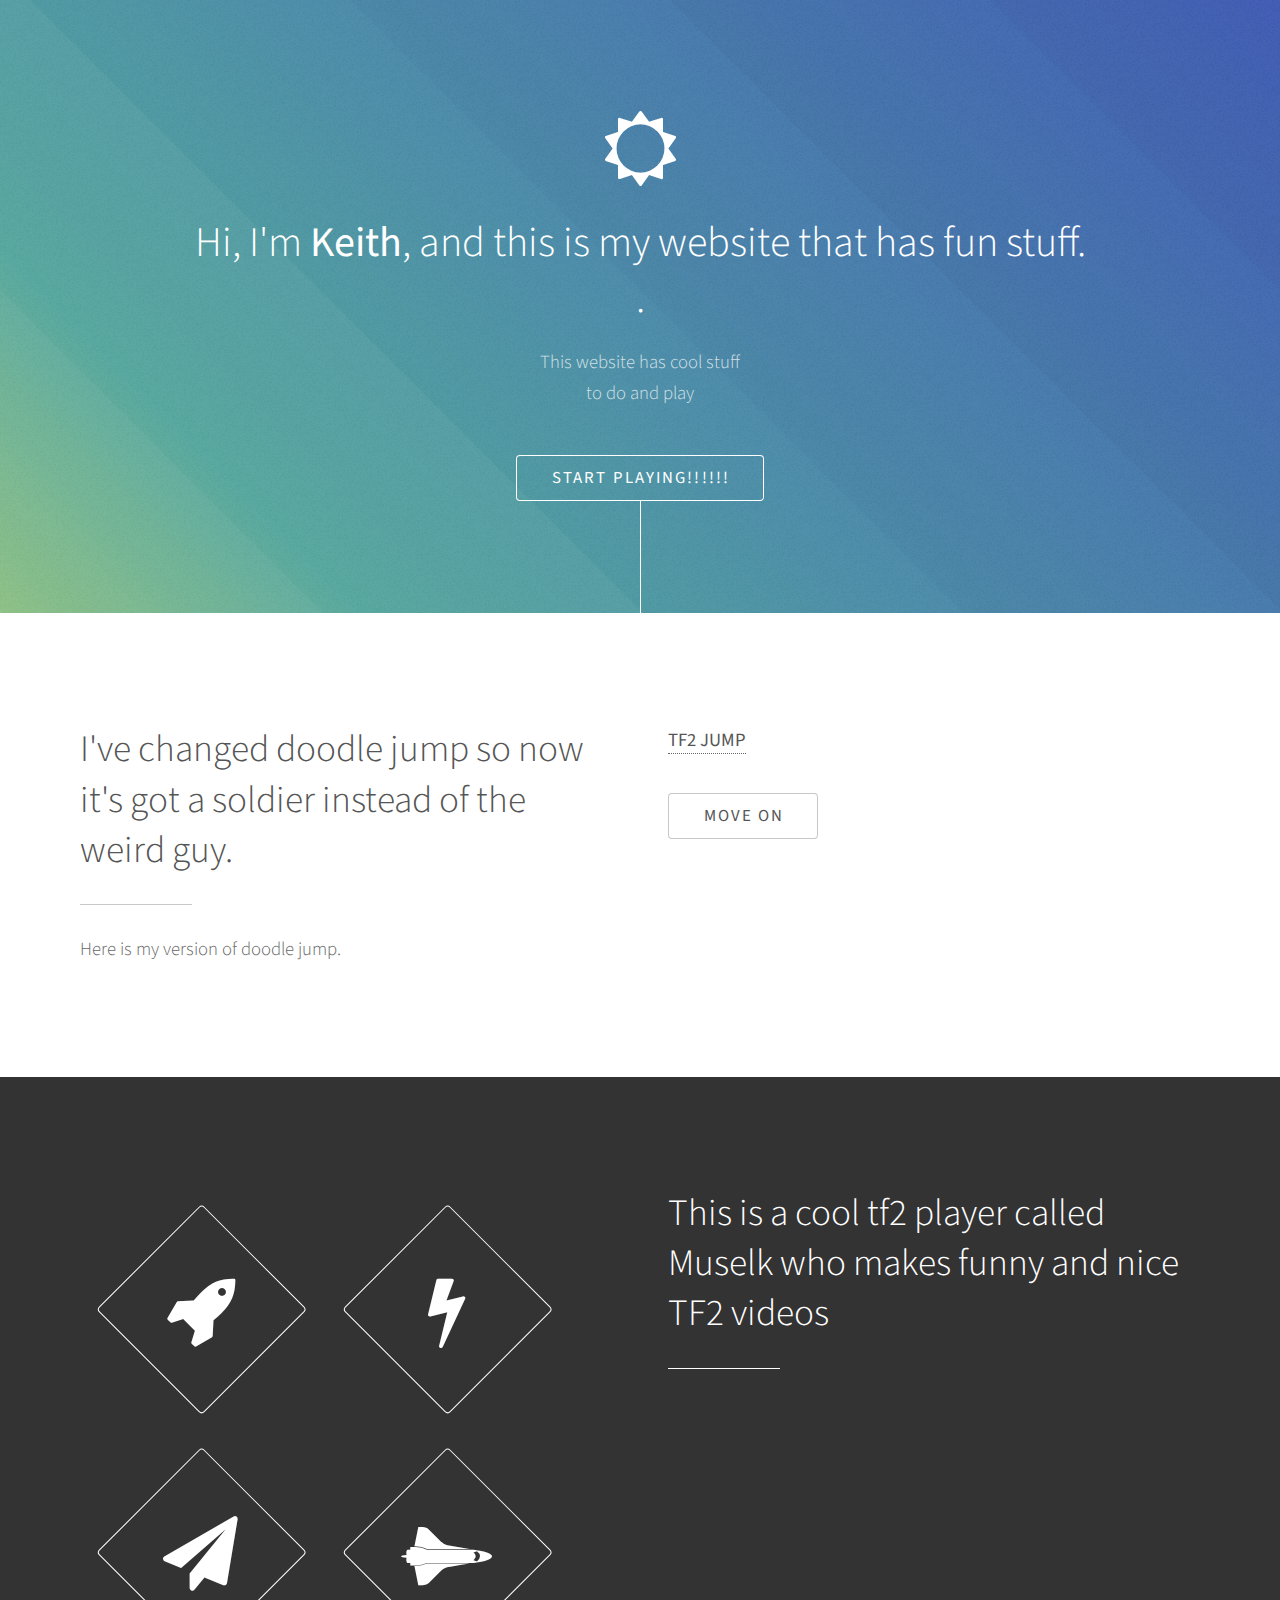
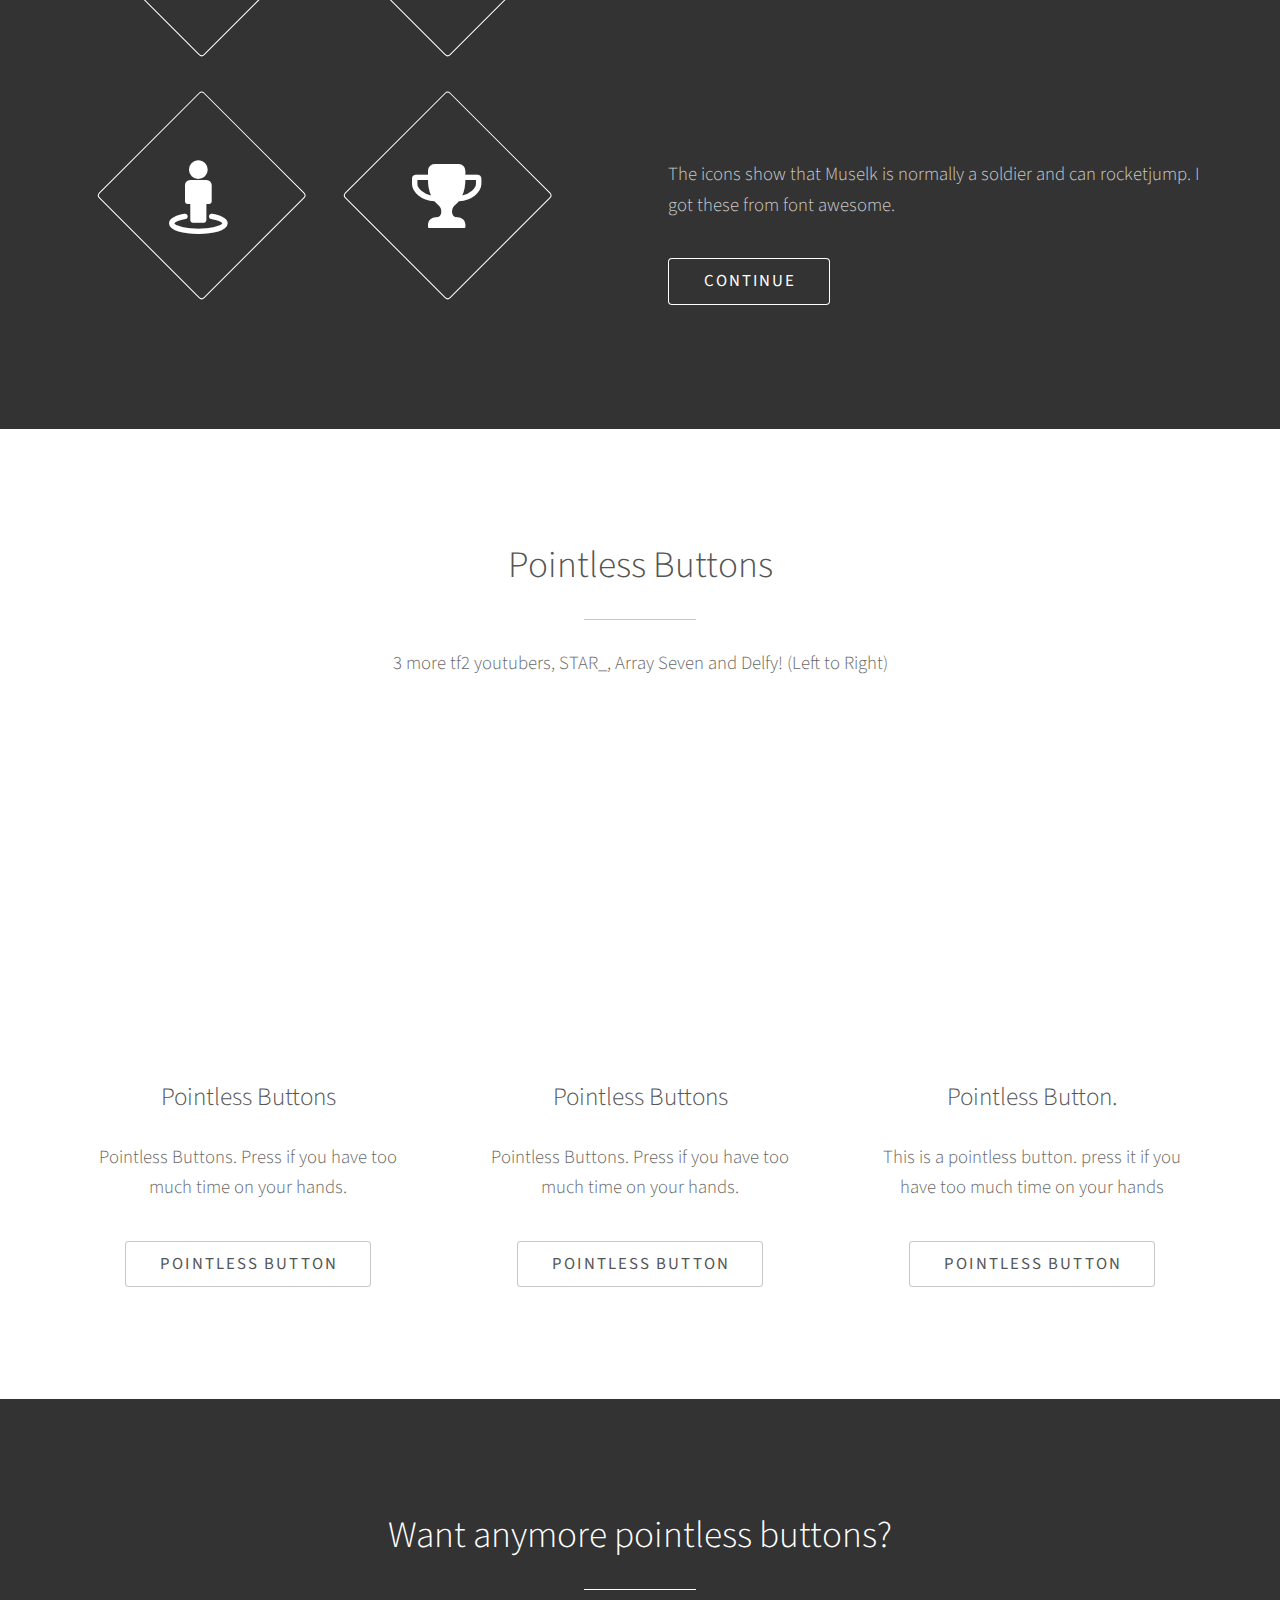
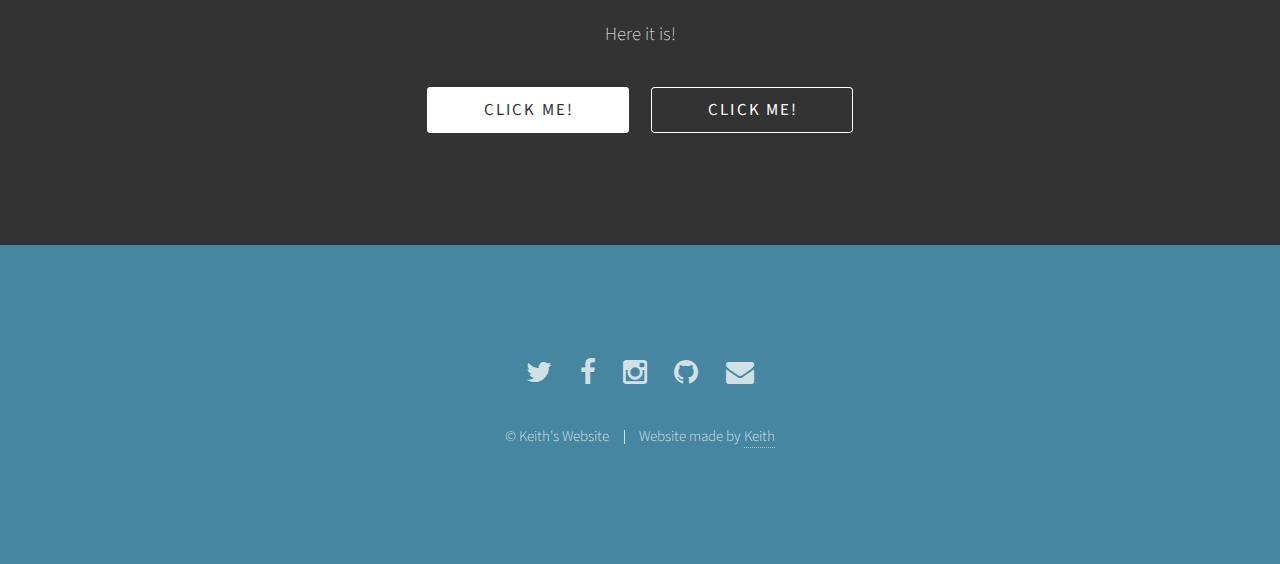
==== index.html @ dd9013c7 "Sum" ====
<!DOCTYPE HTML>
<!--
	Photon by HTML5 UP
	html5up.net | @n33co
	Free for personal and commercial use under the CCA 3.0 license (html5up.net/license)
-->
<html>
	<head>
		<title>Keith's Awesome Epic Website</title>
		<meta name="description" content="" />
		<meta name="keywords" content="" />
		<!--[if lte IE 8]><script src="css/ie/html5shiv.js"></script><![endif]-->
		<script src="js/jquery.min.js"></script>
		<script src="js/jquery.scrolly.min.js"></script>
		<script src="js/skel.min.js"></script>
		<script src="js/init.js"></script>
		<noscript>
			<link rel="stylesheet" href="css/skel.css" />
			<link rel="stylesheet" href="css/style.css" />
			<link rel="stylesheet" href="css/style-xlarge.css" />
		</noscript>
		<!--[if lte IE 9]><link rel="stylesheet" href="css/ie/v9.css" /><![endif]-->
		<!--[if lte IE 8]><link rel="stylesheet" href="css/ie/v8.css" /><![endif]-->
	</head>
	<body>

		<!-- Header -->
			<section id="header">
				<div class="inner">
					<span class="icon major fa-sun-o"></span>
					<h1>Hi, I'm <strong>Keith</strong>, and this is my website that has fun stuff.<br />

					 <a href="http://html5up.net"></a>.</h1>
					<p>This website has cool stuff<br />
					to do and play</p>
					<ul class="actions">
						<li><a href="#one" class="button scrolly">START PLAYING!!!!!!</a></li>
					</ul>
				</div>
			</section>

		<!-- One -->
			<section id="one" class="main style1">
				<div class="container">
					<div class="row 150%">
						<div class="6u 12u$(medium)">
							<header class="major">
								<h2>I've changed doodle jump so now it's got a soldier instead of the weird guy.</h2>
							</header>
							<p>Here is my version of doodle jump.</p>
						</div>
						<div class="6u$ 12u$(medium) important(medium)">
							<span class="image fit"><a href="website/index.html">  <strong> TF2 JUMP </strong></a>  </span>
							<ul class="actions">
						<li><a href="#two" class="button scrolly">Move on</a></li>
					</ul>
						</div>
					</div>
				</div>
			</section>

		<!-- Two -->
			<section id="two" class="main style2">
				<div class="container">
					<div class="row 150%">
						<div class="6u 12u$(medium)">
							<ul class="major-icons">
								<li><span class="icon style 1 major fa-rocket"></span></li>
								<li><span class="icon style 2 major fa-bolt"></span></li>
								<li><span class="icon style 3 major fa-paper-plane"></span></li>
								<li><span class="icon style 4 major fa-space-shuttle"></span></li>
								<li><span class="icon style 5 major fa-street-view"></span></li>
								<li><span class="icon style 6 major fa-trophy"></span></li>
							</ul>
						</div>
						<div class="6u$ 12u$(medium)">
							<header class="major">
								<h2>This is a cool tf2 player called Muselk who makes funny and nice TF2 videos</h2>
							</header>
							<p><iframe width="560" height="315" src="https://www.youtube.com/embed/4_6UrtRDgEo?list=PLd7B22F6nXosGGc31bP6HUnpRWQgeQU3c" frameborder="0" allowfullscreen></iframe></p>
							<p>The icons show that Muselk is normally a soldier and can rocketjump. I got these from font awesome.</p>

							<ul class="actions">
						<li><a href="#three" class="button scrolly">Continue</a></li>
					</ul>
					
						</div>
					</div>
				</div>
			</section>

		<!-- Three -->
			<section id="three" class="main style1 special">
				<div class="container">
					<header class="major">
						<h2>Pointless Buttons</h2>
					</header>
					<p>3 more tf2 youtubers, STAR_, Array Seven and Delfy! (Left to Right)</p>
					<div class="row 150%">
						<div class="4u 12u$(medium)">
							<span class="image fit"><iframe width="560" height="315" src="https://www.youtube.com/embed/NNqq1R-PsS4" frameborder="0" allowfullscreen></iframe></span>
							<h3>Pointless Buttons</h3>
							<p>Pointless Buttons. Press if you have too much time on your hands.</p>
							<ul class="actions">
								<li><a href="#" class="button">Pointless button</a></li>
							</ul>
						</div>
						<div class="4u 12u$(medium)">
							<span class="image fit"><iframe width="560" height="315" src="https://www.youtube.com/embed/m5Ir1n8vX9E" frameborder="0" allowfullscreen></iframe></span>
							<h3>Pointless Buttons</h3>
							<p>Pointless Buttons. Press if you have too much time on your hands.</p>
							<ul class="actions">
								<li><a href="#" class="button">Pointless Button</a></li>
							</ul>
						</div>
						<div class="4u$ 12u$(medium)">
							<span class="image fit"><iframe width="560" height="315" src="https://www.youtube.com/embed/doJmIROYcKw" frameborder="0" allowfullscreen></iframe></span>
							<h3>Pointless Button.</h3>
							<p>This is a pointless button. press it if you have too much time on your hands</p>
							<ul class="actions">
								<li><a href="#" class="button">Pointless Button</a></li>
							</ul>
						</div>
					</div>
				</div>
			</section>

		<!-- Four -->
			<section id="four" class="main style2 special">
				<div class="container">
					<header class="major">
						<h2>Want anymore pointless buttons?</h2>
					</header>
					<p>Here it is!</p>
					<ul class="actions uniform">
						<li><a href="#" class="button special">Click Me!</a></li>
						<li><a href="#" class="button">Click Me!</a></li>
					</ul>
				</div>
			</section>

		<!-- Five -->
		<!--
			<section id="five" class="main style1">
				<div class="container">
					<header class="major special">
						<h2>Elements</h2>
					</header>

					<section>
						<h4>Text</h4>
						<p>This is <b>bold</b> and this is <strong>strong</strong>. This is <i>italic</i> and this is <em>emphasized</em>.
						This is <sup>superscript</sup> text and this is <sub>subscript</sub> text.
						This is <u>underlined</u> and this is code: <code>for (;;) { ... }</code>. Finally, <a href="#">this is a link</a>.</p>
						<hr />
						<header>
							<h4>Heading with a Subtitle</h4>
							<p>Lorem ipsum dolor sit amet nullam id egestas urna aliquam</p>
						</header>
						<p>Nunc lacinia ante nunc ac lobortis. Interdum adipiscing gravida odio porttitor sem non mi integer non faucibus ornare mi ut ante amet placerat aliquet. Volutpat eu sed ante lacinia sapien lorem accumsan varius montes viverra nibh in adipiscing blandit tempus accumsan.</p>
						<header>
							<h5>Heading with a Subtitle</h5>
							<p>Lorem ipsum dolor sit amet nullam id egestas urna aliquam</p>
						</header>
						<p>Nunc lacinia ante nunc ac lobortis. Interdum adipiscing gravida odio porttitor sem non mi integer non faucibus ornare mi ut ante amet placerat aliquet. Volutpat eu sed ante lacinia sapien lorem accumsan varius montes viverra nibh in adipiscing blandit tempus accumsan.</p>
						<hr />
						<h2>Heading Level 2</h2>
						<h3>Heading Level 3</h3>
						<h4>Heading Level 4</h4>
						<h5>Heading Level 5</h5>
						<h6>Heading Level 6</h6>
						<hr />
						<h5>Blockquote</h5>
						<blockquote>Fringilla nisl. Donec accumsan interdum nisi, quis tincidunt felis sagittis eget tempus euismod. Vestibulum ante ipsum primis in faucibus vestibulum. Blandit adipiscing eu felis iaculis volutpat ac adipiscing accumsan faucibus. Vestibulum ante ipsum primis in faucibus lorem ipsum dolor sit amet nullam adipiscing eu felis.</blockquote>
						<h5>Preformatted</h5>
						<pre><code>i = 0;

while (!deck.isInOrder()) {
print 'Iteration ' + i;
deck.shuffle();
i++;
}

print 'It took ' + i + ' iterations to sort the deck.';</code></pre>
					</section>

					<section>
						<h4>Lists</h4>
						<div class="row">
							<div class="6u 12u$(medium)">
								<h5>Unordered</h5>
								<ul>
									<li>Dolor pulvinar etiam.</li>
									<li>Sagittis adipiscing.</li>
									<li>Felis enim feugiat.</li>
								</ul>
								<h5>Alternate</h5>
								<ul class="alt">
									<li>Dolor pulvinar etiam.</li>
									<li>Sagittis adipiscing.</li>
									<li>Felis enim feugiat.</li>
								</ul>
							</div>
							<div class="6u$ 12u$(medium)">
								<h5>Ordered</h5>
								<ol>
									<li>Dolor pulvinar etiam.</li>
									<li>Etiam vel felis viverra.</li>
									<li>Felis enim feugiat.</li>
									<li>Dolor pulvinar etiam.</li>
									<li>Etiam vel felis lorem.</li>
									<li>Felis enim et feugiat.</li>
								</ol>
								<h5>Icons</h5>
								<ul class="icons">
									<li><a href="#" class="icon fa-twitter"><span class="label">Twitter</span></a></li>
									<li><a href="#" class="icon fa-facebook"><span class="label">Facebook</span></a></li>
									<li><a href="#" class="icon fa-instagram"><span class="label">Instagram</span></a></li>
									<li><a href="#" class="icon fa-github"><span class="label">Github</span></a></li>
								</ul>
							</div>
						</div>
						<h5>Actions</h5>
						<div class="row">
							<div class="6u 12u$(medium)">
								<ul class="actions">
									<li><a href="#" class="button special">Default</a></li>
									<li><a href="#" class="button">Default</a></li>
								</ul>
								<ul class="actions small">
									<li><a href="#" class="button special small">Small</a></li>
									<li><a href="#" class="button small">Small</a></li>
								</ul>
								<ul class="actions vertical">
									<li><a href="#" class="button special">Default</a></li>
									<li><a href="#" class="button">Default</a></li>
								</ul>
								<ul class="actions vertical small">
									<li><a href="#" class="button special small">Small</a></li>
									<li><a href="#" class="button small">Small</a></li>
								</ul>
							</div>
							<div class="6u 12u$(medium)">
								<ul class="actions vertical">
									<li><a href="#" class="button special fit">Default</a></li>
									<li><a href="#" class="button fit">Default</a></li>
								</ul>
								<ul class="actions vertical small">
									<li><a href="#" class="button special small fit">Small</a></li>
									<li><a href="#" class="button small fit">Small</a></li>
								</ul>
							</div>
						</div>
					</section>

					<section>
						<h4>Table</h4>
						<h5>Default</h5>
						<div class="table-wrapper">
							<table>
								<thead>
									<tr>
										<th>Name</th>
										<th>Description</th>
										<th>Price</th>
									</tr>
								</thead>
								<tbody>
									<tr>
										<td>Item One</td>
										<td>Ante turpis integer aliquet porttitor.</td>
										<td>29.99</td>
									</tr>
									<tr>
										<td>Item Two</td>
										<td>Vis ac commodo adipiscing arcu aliquet.</td>
										<td>19.99</td>
									</tr>
									<tr>
										<td>Item Three</td>
										<td> Morbi faucibus arcu accumsan lorem.</td>
										<td>29.99</td>
									</tr>
									<tr>
										<td>Item Four</td>
										<td>Vitae integer tempus condimentum.</td>
										<td>19.99</td>
									</tr>
									<tr>
										<td>Item Five</td>
										<td>Ante turpis integer aliquet porttitor.</td>
										<td>29.99</td>
									</tr>
								</tbody>
								<tfoot>
									<tr>
										<td colspan="2"></td>
										<td>100.00</td>
									</tr>
								</tfoot>
							</table>
						</div>

						<h5>Alternate</h5>
						<div class="table-wrapper">
							<table class="alt">
								<thead>
									<tr>
										<th>Name</th>
										<th>Description</th>
										<th>Price</th>
									</tr>
								</thead>
								<tbody>
									<tr>
										<td>Item One</td>
										<td>Ante turpis integer aliquet porttitor.</td>
										<td>29.99</td>
									</tr>
									<tr>
										<td>Item Two</td>
										<td>Vis ac commodo adipiscing arcu aliquet.</td>
										<td>19.99</td>
									</tr>
									<tr>
										<td>Item Three</td>
										<td> Morbi faucibus arcu accumsan lorem.</td>
										<td>29.99</td>
									</tr>
									<tr>
										<td>Item Four</td>
										<td>Vitae integer tempus condimentum.</td>
										<td>19.99</td>
									</tr>
									<tr>
										<td>Item Five</td>
										<td>Ante turpis integer aliquet porttitor.</td>
										<td>29.99</td>
									</tr>
								</tbody>
								<tfoot>
									<tr>
										<td colspan="2"></td>
										<td>100.00</td>
									</tr>
								</tfoot>
							</table>
						</div>
					</section>

					<section>
						<h4>Buttons</h4>
						<ul class="actions">
							<li><a href="#" class="button special">Special</a></li>
							<li><a href="#" class="button">Default</a></li>
						</ul>
						<ul class="actions">
							<li><a href="#" class="button big">Big</a></li>
							<li><a href="#" class="button">Default</a></li>
							<li><a href="#" class="button small">Small</a></li>
						</ul>
						<ul class="actions fit">
							<li><a href="#" class="button fit">Fit</a></li>
							<li><a href="#" class="button special fit">Fit</a></li>
							<li><a href="#" class="button fit">Fit</a></li>
						</ul>
						<ul class="actions fit small">
							<li><a href="#" class="button special fit small">Fit + Small</a></li>
							<li><a href="#" class="button fit small">Fit + Small</a></li>
							<li><a href="#" class="button special fit small">Fit + Small</a></li>
						</ul>
						<ul class="actions">
							<li><a href="#" class="button special icon fa-download">Icon</a></li>
							<li><a href="#" class="button icon fa-download">Icon</a></li>
						</ul>
						<ul class="actions">
							<li><span class="button special disabled">Disabled</span></li>
							<li><span class="button disabled">Disabled</span></li>
						</ul>
					</section>

					<section>
						<h4>Form</h4>
						<form method="post" action="#">
							<div class="row uniform 50%">
								<div class="6u 12u$(xsmall)">
									<input type="text" name="demo-name" id="demo-name" value="" placeholder="Name" />
								</div>
								<div class="6u$ 12u$(xsmall)">
									<input type="email" name="demo-email" id="demo-email" value="" placeholder="Email" />
								</div>
								<div class="12u$">
									<div class="select-wrapper">
										<select name="demo-category" id="demo-category">
											<option value="">- Category -</option>
											<option value="1">Manufacturing</option>
											<option value="1">Shipping</option>
											<option value="1">Administration</option>
											<option value="1">Human Resources</option>
										</select>
									</div>
								</div>
								<div class="4u 12u$(small)">
									<input type="radio" id="demo-priority-low" name="demo-priority" checked>
									<label for="demo-priority-low">Low</label>
								</div>
								<div class="4u 12u$(small)">
									<input type="radio" id="demo-priority-normal" name="demo-priority">
									<label for="demo-priority-normal">Normal</label>
								</div>
								<div class="4u$ 12u$(small)">
									<input type="radio" id="demo-priority-high" name="demo-priority">
									<label for="demo-priority-high">High</label>
								</div>
								<div class="6u 12u$(small)">
									<input type="checkbox" id="demo-copy" name="demo-copy">
									<label for="demo-copy">Email me a copy</label>
								</div>
								<div class="6u$ 12u$(small)">
									<input type="checkbox" id="demo-human" name="demo-human" checked>
									<label for="demo-human">Not a robot</label>
								</div>
								<div class="12u$">
									<textarea name="demo-message" id="demo-message" placeholder="Enter your message" rows="6"></textarea>
								</div>
								<div class="12u$">
									<ul class="actions">
										<li><input type="submit" value="Send Message" class="special" /></li>
										<li><input type="reset" value="Reset" /></li>
									</ul>
								</div>
							</div>
						</form>
					</section>

					<section>
						<h4>Image</h4>
						<h5>Fit</h5>
						<div class="box alt">
							<div class="row uniform 50%">
								<div class="12u"><span class="image fit"><img src="images/pic06.jpg" alt="" /></span></div>
								<div class="4u"><span class="image fit"><img src="images/pic02.jpg" alt="" /></span></div>
								<div class="4u"><span class="image fit"><img src="images/pic03.jpg" alt="" /></span></div>
								<div class="4u"><span class="image fit"><img src="images/pic04.jpg" alt="" /></span></div>
								<div class="4u"><span class="image fit"><img src="images/pic03.jpg" alt="" /></span></div>
								<div class="4u"><span class="image fit"><img src="images/pic04.jpg" alt="" /></span></div>
								<div class="4u"><span class="image fit"><img src="images/pic02.jpg" alt="" /></span></div>
								<div class="4u"><span class="image fit"><img src="images/pic04.jpg" alt="" /></span></div>
								<div class="4u"><span class="image fit"><img src="images/pic02.jpg" alt="" /></span></div>
								<div class="4u"><span class="image fit"><img src="images/pic03.jpg" alt="" /></span></div>
							</div>
						</div>
						<h5>Left &amp; Right</h5>
						<p><span class="image left"><img src="images/pic05.jpg" alt="" /></span>Fringilla nisl. Donec accumsan interdum nisi, quis tincidunt felis sagittis eget. tempus euismod. Vestibulum ante ipsum primis in faucibus vestibulum. Blandit adipiscing eu felis iaculis volutpat ac adipiscing accumsan eu faucibus. Integer ac pellentesque praesent tincidunt felis sagittis eget. tempus euismod. Vestibulum ante ipsum primis in faucibus vestibulum. Blandit adipiscing eu felis iaculis volutpat ac adipiscing accumsan eu faucibus. Integer ac pellentesque praesent. Donec accumsan interdum nisi, quis tincidunt felis sagittis eget. tempus euismod. Vestibulum ante ipsum primis in faucibus vestibulum. Blandit adipiscing eu felis iaculis volutpat ac adipiscing accumsan eu faucibus. Integer ac pellentesque praesent tincidunt felis sagittis eget. tempus euismod. Vestibulum ante ipsum primis in faucibus vestibulum. Blandit adipiscing eu felis iaculis volutpat ac adipiscing accumsan eu faucibus. Integer ac pellentesque praesent. Blandit adipiscing eu felis iaculis volutpat ac adipiscing accumsan eu faucibus. Integer ac pellentesque praesent tincidunt felis sagittis eget. tempus euismod. Vestibulum ante ipsum primis in faucibus vestibulum. Blandit adipiscing eu felis iaculis volutpat ac adipiscing accumsan eu faucibus. Integer ac pellentesque praesent.</p>
						<p><span class="image right"><img src="images/pic05.jpg" alt="" /></span>Fringilla nisl. Donec accumsan interdum nisi, quis tincidunt felis sagittis eget. tempus euismod. Vestibulum ante ipsum primis in faucibus vestibulum. Blandit adipiscing eu felis iaculis volutpat ac adipiscing accumsan eu faucibus. Integer ac pellentesque praesent tincidunt felis sagittis eget. tempus euismod. Vestibulum ante ipsum primis in faucibus vestibulum. Blandit adipiscing eu felis iaculis volutpat ac adipiscing accumsan eu faucibus. Integer ac pellentesque praesent. Donec accumsan interdum nisi, quis tincidunt felis sagittis eget. tempus euismod. Vestibulum ante ipsum primis in faucibus vestibulum. Blandit adipiscing eu felis iaculis volutpat ac adipiscing accumsan eu faucibus. Integer ac pellentesque praesent tincidunt felis sagittis eget. tempus euismod. Vestibulum ante ipsum primis in faucibus vestibulum. Blandit adipiscing eu felis iaculis volutpat ac adipiscing accumsan eu faucibus. Integer ac pellentesque praesent. Blandit adipiscing eu felis iaculis volutpat ac adipiscing accumsan eu faucibus. Integer ac pellentesque praesent tincidunt felis sagittis eget. tempus euismod. Vestibulum ante ipsum primis in faucibus vestibulum. Blandit adipiscing eu felis iaculis volutpat ac adipiscing accumsan eu faucibus. Integer ac pellentesque praesent.</p>
					</section>

				</div>
			</section>
		-->

		<!-- Footer -->
			<section id="footer">
				<ul class="icons">
					<li><a href="#" class="icon alt fa-twitter"><span class="label">Twitter</span></a></li>
					<li><a href="#" class="icon alt fa-facebook"><span class="label">Facebook</span></a></li>
					<li><a href="#" class="icon alt fa-instagram"><span class="label">Instagram</span></a></li>
					<li><a href="#" class="icon alt fa-github"><span class="label">GitHub</span></a></li>
					<li><a href="#" class="icon alt fa-envelope"><span class="label">Email</span></a></li>
				</ul>
				<ul class="copyright">
					<li>&copy; Keith's Website</li><li>Website made by <a href="https://www.facebook.com/keith.cheung.98622">Keith</a></li>
				</ul>
			</section>

	</body>
</html>
---- css/skel.css ----
/* Resets (http://meyerweb.com/eric/tools/css/reset/ | v2.0 | 20110126 | License: none (public domain)) */

	html,body,div,span,applet,object,iframe,h1,h2,h3,h4,h5,h6,p,blockquote,pre,a,abbr,acronym,address,big,cite,code,del,dfn,em,img,ins,kbd,q,s,samp,small,strike,strong,sub,sup,tt,var,b,u,i,center,dl,dt,dd,ol,ul,li,fieldset,form,label,legend,table,caption,tbody,tfoot,thead,tr,th,td,article,aside,canvas,details,embed,figure,figcaption,footer,header,hgroup,menu,nav,output,ruby,section,summary,time,mark,audio,video{margin:0;padding:0;border:0;font-size:100%;font:inherit;vertical-align:baseline;}article,aside,details,figcaption,figure,footer,header,hgroup,menu,nav,section{display:block;}body{line-height:1;}ol,ul{list-style:none;}blockquote,q{quotes:none;}blockquote:before,blockquote:after,q:before,q:after{content:'';content:none;}table{border-collapse:collapse;border-spacing:0;}body{-webkit-text-size-adjust:none}

/* Box Model */

	*, *:before, *:after {
		-moz-box-sizing: border-box;
		-webkit-box-sizing: border-box;
		box-sizing: border-box;
	}

/* Container */

	.container {
		margin-left: auto;
		margin-right: auto;

		/* width: (containers) */
		width: 60em;
	}

	/* Modifiers */

		/* 125% */
			.container.\31 25\25 {
				width: 100%;

				/* max-width: (containers * 1.25) */
				max-width: 75em;

				/* min-width: (containers) */
				min-width: 60em;
			}

		/* 75% */
			.container.\37 5\25 {

				/* width: (containers * 0.75) */
				width: 45em;

			}

		/* 50% */
			.container.\35 0\25 {

				/* width: (containers * 0.50) */
				width: 30em;

			}

		/* 25% */
			.container.\32 5\25 {

				/* width: (containers * 0.25) */
				width: 15em;

			}

/* Grid */

	.row {
		border-bottom: solid 1px transparent;
	}

	.row > * {
		float: left;
	}

	.row:after, .row:before {
		content: '';
		display: block;
		clear: both;
		height: 0;
	}

	.row.uniform > * > :first-child {
		margin-top: 0;
	}

	.row.uniform > * > :last-child {
		margin-bottom: 0;
	}

	/* Gutters */

		/* Normal */

			.row > * {
				/* padding: (gutters.horizontal) 0 0 (gutters.vertical) */
				padding: 0 0 0 2em;
			}

			.row {
				/* margin: -(gutters.horizontal) 0 -1px -(gutters.vertical) */
				margin: 0 0 -1px -2em;
			}

			.row.uniform > * {
				/* padding: (gutters.vertical) 0 0 (gutters.vertical) */
				padding: 2em 0 0 2em;
			}

			.row.uniform {
				/* margin: -(gutters.vertical) 0 -1px -(gutters.vertical) */
				margin: -2em 0 -1px -2em;
			}

		/* 200% */

			.row.\32 00\25 > * {
				/* padding: (gutters.horizontal) 0 0 (gutters.vertical) */
				padding: 0 0 0 4em;
			}

			.row.\32 00\25 {
				/* margin: -(gutters.horizontal) 0 -1px -(gutters.vertical) */
				margin: 0 0 -1px -4em;
			}

			.row.uniform.\32 00\25 > * {
				/* padding: (gutters.vertical) 0 0 (gutters.vertical) */
				padding: 4em 0 0 4em;
			}

			.row.uniform.\32 00\25 {
				/* margin: -(gutters.vertical) 0 -1px -(gutters.vertical) */
				margin: -4em 0 -1px -4em;
			}

		/* 150% */

			.row.\31 50\25 > * {
				/* padding: (gutters.horizontal) 0 0 (gutters.vertical) */
				padding: 0 0 0 3em;
			}

			.row.\31 50\25 {
				/* margin: -(gutters.horizontal) 0 -1px -(gutters.vertical) */
				margin: 0 0 -1px -3em;
			}

			.row.uniform.\31 50\25 > * {
				/* padding: (gutters.vertical) 0 0 (gutters.vertical) */
				padding: 3em 0 0 3em;
			}

			.row.uniform.\31 50\25 {
				/* margin: -(gutters.vertical) 0 -1px -(gutters.vertical) */
				margin: -3em 0 -1px -3em;
			}

		/* 50% */

			.row.\35 0\25 > * {
				/* padding: (gutters.horizontal) 0 0 (gutters.vertical) */
				padding: 0 0 0 1em;
			}

			.row.\35 0\25 {
				/* margin: -(gutters.horizontal) 0 -1px -(gutters.vertical) */
				margin: 0 0 -1px -1em;
			}

			.row.uniform.\35 0\25 > * {
				/* padding: (gutters.vertical) 0 0 (gutters.vertical) */
				padding: 1em 0 0 1em;
			}

			.row.uniform.\35 0\25 {
				/* margin: -(gutters.vertical) 0 -1px -(gutters.vertical) */
				margin: -1em 0 -1px -1em;
			}

		/* 25% */

			.row.\32 5\25 > * {
				/* padding: (gutters.horizontal) 0 0 (gutters.vertical) */
				padding: 0 0 0 0.5em;
			}

			.row.\32 5\25 {
				/* margin: -(gutters.horizontal) 0 -1px -(gutters.vertical) */
				margin: 0 0 -1px -0.5em;
			}

			.row.uniform.\32 5\25 > * {
				/* padding: (gutters.vertical) 0 0 (gutters.vertical) */
				padding: 0.5em 0 0 0.5em;
			}

			.row.uniform.\32 5\25 {
				/* margin: -(gutters.vertical) 0 -1px -(gutters.vertical) */
				margin: -0.5em 0 -1px -0.5em;
			}

		/* 0% */

			.row.\30 \25 > * {
				padding: 0;
			}

			.row.\30 \25 {
				margin: 0 0 -1px 0;
			}

	/* Cells */

		.\31 2u, .\31 2u\24 { width: 100%; clear: none; margin-left: 0; }
		.\31 1u, .\31 1u\24 { width: 91.6666666667%; clear: none; margin-left: 0; }
		.\31 0u, .\31 0u\24 { width: 83.3333333333%; clear: none; margin-left: 0; }
		.\39 u, .\39 u\24 { width: 75%; clear: none; margin-left: 0; }
		.\38 u, .\38 u\24 { width: 66.6666666667%; clear: none; margin-left: 0; }
		.\37 u, .\37 u\24 { width: 58.3333333333%; clear: none; margin-left: 0; }
		.\36 u, .\36 u\24 { width: 50%; clear: none; margin-left: 0; }
		.\35 u, .\35 u\24 { width: 41.6666666667%; clear: none; margin-left: 0; }
		.\34 u, .\34 u\24 { width: 33.3333333333%; clear: none; margin-left: 0; }
		.\33 u, .\33 u\24 { width: 25%; clear: none; margin-left: 0; }
		.\32 u, .\32 u\24 { width: 16.6666666667%; clear: none; margin-left: 0; }
		.\31 u, .\31 u\24 { width: 8.3333333333%; clear: none; margin-left: 0; }

		.\31 2u\24 + *,
		.\31 1u\24 + *,
		.\31 0u\24 + *,
		.\39 u\24 + *,
		.\38 u\24 + *,
		.\37 u\24 + *,
		.\36 u\24 + *,
		.\35 u\24 + *,
		.\34 u\24 + *,
		.\33 u\24 + *,
		.\32 u\24 + *,
		.\31 u\24 + * {
			clear: left;
		}

		.\-11u { margin-left: 91.6666666667% }
		.\-10u { margin-left: 83.3333333333% }
		.\-9u { margin-left: 75% }
		.\-8u { margin-left: 66.6666666667% }
		.\-7u { margin-left: 58.3333333333% }
		.\-6u { margin-left: 50% }
		.\-5u { margin-left: 41.6666666667% }
		.\-4u { margin-left: 33.3333333333% }
		.\-3u { margin-left: 25% }
		.\-2u { margin-left: 16.6666666667% }
		.\-1u { margin-left: 8.3333333333% }
---- css/style.css ----
@import url(font-awesome.min.css);
@import url("http://fonts.googleapis.com/css?family=Source+Sans+Pro:300,300italic,400,400italic");

/*
	Photon by HTML5 UP
	html5up.net | @n33co
	Free for personal and commercial use under the CCA 3.0 license (html5up.net/license)
*/

/* Basic */

	body {
		background: #fff;
	}

		body.is-loading *, body.is-loading *:before, body.is-loading *:after {
			-moz-animation: none !important;
			-webkit-animation: none !important;
			-o-animation: none !important;
			-ms-animation: none !important;
			animation: none !important;
			-moz-transition: none !important;
			-webkit-transition: none !important;
			-o-transition: none !important;
			-ms-transition: none !important;
			transition: none !important;
		}

	body, input, select, textarea {
		color: #666;
		font-family: "Source Sans Pro", Helvetica, sans-serif;
		font-size: 16pt;
		font-weight: 300;
		line-height: 1.65em;
	}

	a {
		-moz-transition: color 0.2s ease-in-out, border-color 0.2s ease-in-out;
		-webkit-transition: color 0.2s ease-in-out, border-color 0.2s ease-in-out;
		-o-transition: color 0.2s ease-in-out, border-color 0.2s ease-in-out;
		-ms-transition: color 0.2s ease-in-out, border-color 0.2s ease-in-out;
		transition: color 0.2s ease-in-out, border-color 0.2s ease-in-out;
		border-bottom: dotted 1px #666;
		color: inherit;
		text-decoration: none;
	}

		a:hover {
			border-bottom-color: transparent !important;
			color: #6bd4c8;
		}

	strong, b {
		color: #555;
		font-weight: 400;
	}

	em, i {
		font-style: italic;
	}

	p {
		margin: 0 0 2em 0;
	}

	h1, h2, h3, h4, h5, h6 {
		color: #555;
		line-height: 1em;
		margin: 0 0 1em 0;
	}

		h1 a, h2 a, h3 a, h4 a, h5 a, h6 a {
			color: inherit;
			text-decoration: none;
		}

	h1 {
		font-size: 2.25em;
		line-height: 1.35em;
	}

	h2 {
		font-size: 2em;
		line-height: 1.35em;
	}

	h3 {
		font-size: 1.35em;
		line-height: 1.5em;
	}

	h4 {
		font-size: 1.25em;
		line-height: 1.5em;
	}

	h5 {
		font-size: 0.9em;
		line-height: 1.5em;
	}

	h6 {
		font-size: 0.7em;
		line-height: 1.5em;
	}

	sub {
		font-size: 0.8em;
		position: relative;
		top: 0.5em;
	}

	sup {
		font-size: 0.8em;
		position: relative;
		top: -0.5em;
	}

	hr {
		border: 0;
		border-bottom: solid 1px rgba(144, 144, 144, 0.5);
		margin: 2em 0;
	}

		hr.major {
			margin: 3em 0;
		}

	blockquote {
		border-left: solid 4px rgba(144, 144, 144, 0.5);
		font-style: italic;
		margin: 0 0 2em 0;
		padding: 0.5em 0 0.5em 2em;
	}

	code {
		background: rgba(144, 144, 144, 0.075);
		border-radius: 4px;
		border: solid 1px rgba(144, 144, 144, 0.5);
		font-family: "Courier New", monospace;
		font-size: 0.9em;
		margin: 0 0.25em;
		padding: 0.25em 0.65em;
	}

	pre {
		-webkit-overflow-scrolling: touch;
		font-family: "Courier New", monospace;
		font-size: 0.9em;
		margin: 0 0 2em 0;
	}

		pre code {
			display: block;
			line-height: 1.75em;
			padding: 1em 1.5em;
			overflow-x: auto;
		}

	.align-left {
		text-align: left;
	}

	.align-center {
		text-align: center;
	}

	.align-right {
		text-align: right;
	}

/* Section/Article */

	section.special, article.special {
		text-align: center;
	}

	header p {
		color: #999;
		margin: 0 0 1.5em 0;
		position: relative;
	}

	header h2 + p {
		font-size: 1.25em;
		line-height: 1.5em;
		margin-top: -1em;
	}

	header h3 + p {
		font-size: 1.1em;
		line-height: 1.5em;
		margin-top: -0.8em;
	}

	header h4 + p,
	header h5 + p,
	header h6 + p {
		font-size: 0.9em;
		line-height: 1.5em;
		margin-top: -0.6em;
	}

	header.major {
		margin: 0 0 1em 0;
	}

		header.major:after {
			background: rgba(144, 144, 144, 0.5);
			content: '';
			display: inline-block;
			height: 1px;
			margin-top: 1.5em;
			width: 6em;
		}

		header.major h2, header.major h3, header.major h4, header.major h5, header.major h6 {
			margin: 0;
		}

		header.major p {
			margin: 0.7em 0 0 0;
		}

	header.special {
		text-align: center;
	}

/* Form */

	form {
		margin: 0 0 2em 0;
	}

	label {
		color: #555;
		display: block;
		font-size: 0.9em;
		font-weight: 400;
		margin: 0 0 1em 0;
	}

	input[type="text"],
	input[type="password"],
	input[type="email"],
	select,
	textarea {
		-moz-appearance: none;
		-webkit-appearance: none;
		-o-appearance: none;
		-ms-appearance: none;
		appearance: none;
		background: rgba(144, 144, 144, 0.075);
		border-radius: 4px;
		border: none;
		border: solid 1px rgba(144, 144, 144, 0.5);
		color: inherit;
		display: block;
		outline: 0;
		padding: 0 1em;
		text-decoration: none;
		width: 100%;
	}

		input[type="text"]:invalid,
		input[type="password"]:invalid,
		input[type="email"]:invalid,
		select:invalid,
		textarea:invalid {
			box-shadow: none;
		}

		input[type="text"]:focus,
		input[type="password"]:focus,
		input[type="email"]:focus,
		select:focus,
		textarea:focus {
			border-color: #6bd4c8;
		}

	.select-wrapper {
		text-decoration: none;
		display: block;
		position: relative;
	}

		.select-wrapper:before {
			-moz-osx-font-smoothing: grayscale;
			-webkit-font-smoothing: antialiased;
			font-family: FontAwesome;
			font-style: normal;
			font-weight: normal;
			text-transform: none !important;
		}

		.select-wrapper:before {
			color: rgba(144, 144, 144, 0.5);
			content: '\f078';
			display: block;
			height: 2.75em;
			line-height: 2.75em;
			pointer-events: none;
			position: absolute;
			right: 0;
			text-align: center;
			top: 0;
			width: 2.75em;
		}

		.select-wrapper select::-ms-expand {
			display: none;
		}

	input[type="text"],
	input[type="password"],
	input[type="email"],
	select {
		height: 2.75em;
	}

	textarea {
		padding: 0.75em 1em;
	}

	input[type="checkbox"],
	input[type="radio"] {
		-moz-appearance: none;
		-webkit-appearance: none;
		-o-appearance: none;
		-ms-appearance: none;
		appearance: none;
		display: block;
		float: left;
		margin-right: -2em;
		opacity: 0;
		width: 1em;
		z-index: -1;
	}

		input[type="checkbox"] + label,
		input[type="radio"] + label {
			text-decoration: none;
			color: #666;
			cursor: pointer;
			display: inline-block;
			font-size: 1em;
			font-weight: 300;
			padding-left: 2.4em;
			padding-right: 0.75em;
			position: relative;
		}

			input[type="checkbox"] + label:before,
			input[type="radio"] + label:before {
				-moz-osx-font-smoothing: grayscale;
				-webkit-font-smoothing: antialiased;
				font-family: FontAwesome;
				font-style: normal;
				font-weight: normal;
				text-transform: none !important;
			}

			input[type="checkbox"] + label:before,
			input[type="radio"] + label:before {
				background: rgba(144, 144, 144, 0.075);
				border-radius: 4px;
				border: solid 1px rgba(144, 144, 144, 0.5);
				content: '';
				display: inline-block;
				height: 1.65em;
				left: 0;
				line-height: 1.58125em;
				position: absolute;
				text-align: center;
				top: 0;
				width: 1.65em;
			}

		input[type="checkbox"]:checked + label:before,
		input[type="radio"]:checked + label:before {
			background: #666666;
			border-color: #666666;
			color: #ffffff;
			content: '\f00c';
		}

		input[type="checkbox"]:focus + label:before,
		input[type="radio"]:focus + label:before {
			border-color: #6bd4c8;
		}

	input[type="checkbox"] + label:before {
		border-radius: 4px;
	}

	input[type="radio"] + label:before {
		border-radius: 100%;
	}

	::-webkit-input-placeholder {
		color: #999 !important;
		opacity: 1.0;
	}

	:-moz-placeholder {
		color: #999 !important;
		opacity: 1.0;
	}

	::-moz-placeholder {
		color: #999 !important;
		opacity: 1.0;
	}

	:-ms-input-placeholder {
		color: #999 !important;
		opacity: 1.0;
	}

	.formerize-placeholder {
		color: #999 !important;
		opacity: 1.0;
	}

/* Box */

	.box {
		border-radius: 4px;
		border: solid 1px rgba(144, 144, 144, 0.5);
		margin-bottom: 2em;
		padding: 1.5em;
	}

		.box > :last-child,
		.box > :last-child > :last-child,
		.box > :last-child > :last-child > :last-child {
			margin-bottom: 0;
		}

		.box.alt {
			border: 0;
			border-radius: 0;
			padding: 0;
		}

/* Icon */

	.icon {
		text-decoration: none;
		border-bottom: none;
		position: relative;
	}

		.icon:before {
			-moz-osx-font-smoothing: grayscale;
			-webkit-font-smoothing: antialiased;
			font-family: FontAwesome;
			font-style: normal;
			font-weight: normal;
			text-transform: none !important;
		}

		.icon > .label {
			display: none;
		}

		.icon.style1:before {
			color: #c3e895;
		}

		.icon.style2:before {
			color: #8addaa;
		}

		.icon.style3:before {
			color: #6bd4c8;
		}

		.icon.style4:before {
			color: #57aed3;
		}

		.icon.style5:before {
			color: #4a87d3;
		}

		.icon.style6:before {
			color: #6b88e6;
		}

		.icon.major {
			text-decoration: none;
			color: #555;
			cursor: default;
			display: inline-block;
			margin: 0 0 1.5em 0;
		}

			.icon.major:before {
				-moz-osx-font-smoothing: grayscale;
				-webkit-font-smoothing: antialiased;
				font-family: FontAwesome;
				font-style: normal;
				font-weight: normal;
				text-transform: none !important;
			}

			.icon.major:before {
				font-size: 4em;
				line-height: 1em;
			}

/* Image */

	.image {
		border-radius: 4px;
		border: 0;
		display: inline-block;
		position: relative;
	}

		.image img {
			border-radius: 4px;
			display: block;
		}

		.image.left {
			float: left;
			padding: 0 1.5em 1em 0;
			top: 0.25em;
		}

		.image.right {
			float: right;
			padding: 0 0 1em 1.5em;
			top: 0.25em;
		}

		.image.left, .image.right {
			max-width: 40%;
		}

			.image.left img, .image.right img {
				width: 100%;
			}

		.image.fit {
			display: block;
			margin: 0 0 2em 0;
			width: 100%;
		}

			.image.fit img {
				width: 100%;
			}

/* List */

	ol {
		list-style: decimal;
		margin: 0 0 2em 0;
		padding-left: 1.25em;
	}

		ol li {
			padding-left: 0.25em;
		}

	ul {
		list-style: disc;
		margin: 0 0 2em 0;
		padding-left: 1em;
	}

		ul li {
			padding-left: 0.5em;
		}

		ul.alt {
			list-style: none;
			padding-left: 0;
		}

			ul.alt li {
				border-top: solid 1px rgba(144, 144, 144, 0.5);
				padding: 0.5em 0;
			}

				ul.alt li:first-child {
					border-top: 0;
					padding-top: 0;
				}

		ul.icons {
			cursor: default;
			list-style: none;
			padding-left: 0;
		}

			ul.icons li {
				display: inline-block;
				padding: 0 1.25em 0 0;
			}

				ul.icons li:last-child {
					padding-right: 0;
				}

				ul.icons li .icon:before {
					font-size: 1.5em;
				}

		ul.major-icons {
			list-style: none;
			padding-left: 0;
		}

			ul.major-icons li {
				display: inline-block;
				padding: 2.5em;
				text-align: center;
			}

				ul.major-icons li .icon {
					-moz-transform: rotate(45deg);
					-webkit-transform: rotate(45deg);
					-o-transform: rotate(45deg);
					-ms-transform: rotate(45deg);
					transform: rotate(45deg);
					border-radius: 4px;
					border: solid 1px rgba(144, 144, 144, 0.5);
					display: inline-block;
					height: 8em;
					line-height: 8em;
					margin: 0;
					text-align: center;
					width: 8em;
				}

					ul.major-icons li .icon:before {
						-moz-transform: rotate(-45deg);
						-webkit-transform: rotate(-45deg);
						-o-transform: rotate(-45deg);
						-ms-transform: rotate(-45deg);
						transform: rotate(-45deg);
						display: inline-block;
						line-height: inherit;
					}

		ul.actions {
			cursor: default;
			list-style: none;
			padding-left: 0;
		}

			ul.actions li {
				display: inline-block;
				padding: 0 1em 0 0;
				vertical-align: middle;
			}

				ul.actions li:last-child {
					padding-right: 0;
				}

			ul.actions.small li {
				padding: 0 0.5em 0 0;
			}

			ul.actions.vertical li {
				display: block;
				padding: 1em 0 0 0;
			}

				ul.actions.vertical li:first-child {
					padding-top: 0;
				}

				ul.actions.vertical li > * {
					margin-bottom: 0;
				}

			ul.actions.vertical.small li {
				padding: 0.5em 0 0 0;
			}

				ul.actions.vertical.small li:first-child {
					padding-top: 0;
				}

			ul.actions.uniform li > * {
				min-width: 12em;
			}

			ul.actions.fit {
				display: table;
				margin-left: -1em;
				padding: 0;
				table-layout: fixed;
				width: calc(100% + 1em);
			}

				ul.actions.fit li {
					display: table-cell;
					padding: 0 0 0 1em;
				}

					ul.actions.fit li > * {
						margin-bottom: 0;
					}

				ul.actions.fit.small {
					margin-left: -0.5em;
					width: calc(100% + 0.5em);
				}

					ul.actions.fit.small li {
						padding: 0 0 0 0.5em;
					}

	dl {
		margin: 0 0 2em 0;
	}

/* Table */

	.table-wrapper {
		-webkit-overflow-scrolling: touch;
		overflow-x: auto;
	}

	table {
		margin: 0 0 2em 0;
		width: 100%;
	}

		table tbody tr {
			border-left: 0;
			border-right: 0;
		}

			table tbody tr:nth-child(2n + 1) {
				background-color: rgba(144, 144, 144, 0.075);
			}

		table td {
			padding: 0.75em 0.75em;
		}

		table th {
			color: #555;
			font-size: 0.9em;
			font-weight: 400;
			padding: 0 0.75em 0.75em 0.75em;
			text-align: left;
		}

		table thead {
			border-bottom: solid 1px rgba(144, 144, 144, 0.5);
		}

		table tfoot {
			border-top: solid 1px rgba(144, 144, 144, 0.5);
		}

		table.alt {
			border-collapse: separate;
		}

			table.alt tbody tr td {
				border: solid 1px rgba(144, 144, 144, 0.5);
				border-left-width: 0;
				border-top-width: 0;
			}

				table.alt tbody tr td:first-child {
					border-left-width: 1px;
				}

			table.alt tbody tr:first-child td {
				border-top-width: 1px;
			}

			table.alt thead {
				border-bottom: 0;
			}

			table.alt tfoot {
				border-top: 0;
			}

/* Button */

	input[type="submit"],
	input[type="reset"],
	input[type="button"],
	button,
	.button {
		-moz-appearance: none;
		-webkit-appearance: none;
		-o-appearance: none;
		-ms-appearance: none;
		appearance: none;
		-moz-transition: background-color 0.2s ease-in-out, color 0.2s ease-in-out;
		-webkit-transition: background-color 0.2s ease-in-out, color 0.2s ease-in-out;
		-o-transition: background-color 0.2s ease-in-out, color 0.2s ease-in-out;
		-ms-transition: background-color 0.2s ease-in-out, color 0.2s ease-in-out;
		transition: background-color 0.2s ease-in-out, color 0.2s ease-in-out;
		background-color: transparent;
		border-radius: 4px;
		border: 0;
		box-shadow: inset 0 0 0 1px rgba(144, 144, 144, 0.5);
		color: #555 !important;
		cursor: pointer;
		display: inline-block;
		font-size: 0.9em;
		font-weight: 400;
		height: 2.75em;
		letter-spacing: 0.125em;
		line-height: 2.75em;
		padding: 0 2em;
		text-align: center;
		text-decoration: none;
		text-indent: 0.125em;
		text-transform: uppercase;
		white-space: nowrap;
	}

		input[type="submit"]:hover,
		input[type="reset"]:hover,
		input[type="button"]:hover,
		button:hover,
		.button:hover {
			background-color: rgba(144, 144, 144, 0.075);
		}

		input[type="submit"]:active,
		input[type="reset"]:active,
		input[type="button"]:active,
		button:active,
		.button:active {
			background-color: rgba(144, 144, 144, 0.2);
		}

		input[type="submit"].icon,
		input[type="reset"].icon,
		input[type="button"].icon,
		button.icon,
		.button.icon {
			padding-left: 1.35em;
		}

			input[type="submit"].icon:before,
			input[type="reset"].icon:before,
			input[type="button"].icon:before,
			button.icon:before,
			.button.icon:before {
				margin-right: 0.5em;
			}

		input[type="submit"].fit,
		input[type="reset"].fit,
		input[type="button"].fit,
		button.fit,
		.button.fit {
			display: block;
			margin: 0 0 1em 0;
			width: 100%;
		}

		input[type="submit"].small,
		input[type="reset"].small,
		input[type="button"].small,
		button.small,
		.button.small {
			font-size: 0.7em;
		}

		input[type="submit"].big,
		input[type="reset"].big,
		input[type="button"].big,
		button.big,
		.button.big {
			font-size: 1.25em;
		}

		input[type="submit"].special,
		input[type="reset"].special,
		input[type="button"].special,
		button.special,
		.button.special {
			background-color: #555;
			box-shadow: none !important;
			color: #fff !important;
		}

			input[type="submit"].special:hover,
			input[type="reset"].special:hover,
			input[type="button"].special:hover,
			button.special:hover,
			.button.special:hover {
				background-color: #626262;
			}

			input[type="submit"].special:active,
			input[type="reset"].special:active,
			input[type="button"].special:active,
			button.special:active,
			.button.special:active {
				background-color: #484848;
			}

		input[type="submit"].disabled, input[type="submit"]:disabled,
		input[type="reset"].disabled,
		input[type="reset"]:disabled,
		input[type="button"].disabled,
		input[type="button"]:disabled,
		button.disabled,
		button:disabled,
		.button.disabled,
		.button:disabled {
			cursor: default;
			opacity: 0.25;
		}

/* Main */

	.main {
		padding: 6em 0 4em 0;
	}

		.main.style1 {
			background: #fff;
		}

		.main.style2 {
			background-color: #333;
			color: rgba(255, 255, 255, 0.75);
			background-attachment: fixed,							fixed;
			background-image: url("images/overlay1.png"), url("../images/header.jpg");
			background-size: auto,							cover;
		}

			.main.style2 a {
				border-bottom-color: rgba(255, 255, 255, 0.5);
			}

				.main.style2 a:hover {
					color: #ffffff;
				}

			.main.style2 h1, .main.style2 h2, .main.style2 h3, .main.style2 h4, .main.style2 h5, .main.style2 h6, .main.style2 strong, .main.style2 b {
				color: #ffffff;
			}

			.main.style2 header p {
				color: #ffffff;
			}

			.main.style2 header.major:after {
				background: #ffffff;
			}

			.main.style2 input[type="submit"],
			.main.style2 input[type="reset"],
			.main.style2 input[type="button"],
			.main.style2 button,
			.main.style2 .button {
				box-shadow: inset 0 0 0 1px #ffffff;
				color: #ffffff !important;
			}

				.main.style2 input[type="submit"]:hover,
				.main.style2 input[type="reset"]:hover,
				.main.style2 input[type="button"]:hover,
				.main.style2 button:hover,
				.main.style2 .button:hover {
					background-color: rgba(255, 255, 255, 0.125);
				}

				.main.style2 input[type="submit"]:active,
				.main.style2 input[type="reset"]:active,
				.main.style2 input[type="button"]:active,
				.main.style2 button:active,
				.main.style2 .button:active {
					background-color: rgba(255, 255, 255, 0.25);
				}

				.main.style2 input[type="submit"].special,
				.main.style2 input[type="reset"].special,
				.main.style2 input[type="button"].special,
				.main.style2 button.special,
				.main.style2 .button.special {
					background-color: #ffffff;
					box-shadow: inset 0 0 0 1px #ffffff !important;
					color: #333 !important;
				}

					.main.style2 input[type="submit"].special:hover,
					.main.style2 input[type="reset"].special:hover,
					.main.style2 input[type="button"].special:hover,
					.main.style2 button.special:hover,
					.main.style2 .button.special:hover {
						background-color: rgba(255, 255, 255, 0.125) !important;
						color: #ffffff !important;
					}

					.main.style2 input[type="submit"].special:active,
					.main.style2 input[type="reset"].special:active,
					.main.style2 input[type="button"].special:active,
					.main.style2 button.special:active,
					.main.style2 .button.special:active {
						background-color: rgba(255, 255, 255, 0.25) !important;
					}

			.main.style2 ul.major-icons li .icon {
				border-color: #ffffff;
			}

			.main.style2 .icon.major {
				color: #ffffff;
			}

/* Header */

	#header {
		padding: 9em 0 9em 0;
		background-color: #4686a0;
		color: rgba(255, 255, 255, 0.75);
		background-attachment: fixed,							fixed,							fixed;
		background-image: url("images/overlay2.png"), url("images/overlay3.svg"), linear-gradient(45deg, #9dc66b 5%, #4fa49a 30%, #4361c2);
		background-position: top left,						center center,					center center;
		background-size: auto,							cover,							cover;
		overflow: hidden;
		position: relative;
		text-align: center;
	}

		#header a {
			border-bottom-color: rgba(255, 255, 255, 0.5);
		}

			#header a:hover {
				color: #ffffff;
			}

		#header h1, #header h2, #header h3, #header h4, #header h5, #header h6, #header strong, #header b {
			color: #ffffff;
		}

		#header header p {
			color: #ffffff;
		}

		#header header.major:after {
			background: #ffffff;
		}

		#header input[type="submit"],
		#header input[type="reset"],
		#header input[type="button"],
		#header button,
		#header .button {
			box-shadow: inset 0 0 0 1px #ffffff;
			color: #ffffff !important;
		}

			#header input[type="submit"]:hover,
			#header input[type="reset"]:hover,
			#header input[type="button"]:hover,
			#header button:hover,
			#header .button:hover {
				background-color: rgba(255, 255, 255, 0.125);
			}

			#header input[type="submit"]:active,
			#header input[type="reset"]:active,
			#header input[type="button"]:active,
			#header button:active,
			#header .button:active {
				background-color: rgba(255, 255, 255, 0.25);
			}

			#header input[type="submit"].special,
			#header input[type="reset"].special,
			#header input[type="button"].special,
			#header button.special,
			#header .button.special {
				background-color: #ffffff;
				box-shadow: inset 0 0 0 1px #ffffff !important;
				color: #4686a0 !important;
			}

				#header input[type="submit"].special:hover,
				#header input[type="reset"].special:hover,
				#header input[type="button"].special:hover,
				#header button.special:hover,
				#header .button.special:hover {
					background-color: rgba(255, 255, 255, 0.125) !important;
					color: #ffffff !important;
				}

				#header input[type="submit"].special:active,
				#header input[type="reset"].special:active,
				#header input[type="button"].special:active,
				#header button.special:active,
				#header .button.special:active {
					background-color: rgba(255, 255, 255, 0.25) !important;
				}

		#header ul.major-icons li .icon {
			border-color: #ffffff;
		}

		#header .icon.major {
			color: #ffffff;
		}

		#header h1 {
			margin: 0;
		}

		#header p {
			margin: 1em 0 0 0;
		}

		#header .actions {
			margin: 2.5em 0 0 0;
			position: relative;
		}

			#header .actions:after {
				background: #ffffff;
				content: '';
				height: 100vh;
				left: 50%;
				position: absolute;
				top: 100%;
				width: 1px;
			}

		#header .inner {
			-moz-transition: -moz-transform 1.5s ease, opacity 2s ease;
			-webkit-transition: -webkit-transform 1.5s ease, opacity 2s ease;
			-o-transition: -o-transform 1.5s ease, opacity 2s ease;
			-ms-transition: -ms-transform 1.5s ease, opacity 2s ease;
			transition: transform 1.5s ease, opacity 2s ease;
			-moz-transition-delay: 0.25s;
			-webkit-transition-delay: 0.25s;
			-o-transition-delay: 0.25s;
			-ms-transition-delay: 0.25s;
			transition-delay: 0.25s;
			-moz-transform: scale(1);
			-webkit-transform: scale(1);
			-o-transform: scale(1);
			-ms-transform: scale(1);
			transform: scale(1);
			opacity: 1;
			position: relative;
			z-index: 1;
		}

			#header .inner .actions {
				-moz-transition: -moz-transform 1.25s ease;
				-webkit-transition: -webkit-transform 1.25s ease;
				-o-transition: -o-transform 1.25s ease;
				-ms-transition: -ms-transform 1.25s ease;
				transition: transform 1.25s ease;
				-moz-transition-delay: 1s;
				-webkit-transition-delay: 1s;
				-o-transition-delay: 1s;
				-ms-transition-delay: 1s;
				transition-delay: 1s;
				-moz-transform: translateY(0);
				-webkit-transform: translateY(0);
				-o-transform: translateY(0);
				-ms-transform: translateY(0);
				transform: translateY(0);
				opacity: 1;
			}

		#header:after {
			transition: -moz-opacity 1s ease;
			transition: -webkit-opacity 1s ease;
			transition: -o-opacity 1s ease;
			transition: -ms-opacity 1s ease;
			transition: opacity 1s ease;
			background-image: linear-gradient(45deg, #4fa49a, #4361c2);
			content: '';
			height: 100%;
			left: 0;
			opacity: 0;
			position: absolute;
			top: 0;
			width: 100%;
		}

	body.is-loading #header .inner {
		-moz-transform: scale(1.05);
		-webkit-transform: scale(1.05);
		-o-transform: scale(1.05);
		-ms-transform: scale(1.05);
		transform: scale(1.05);
		opacity: 0;
	}

		body.is-loading #header .inner .actions {
			-moz-transform: translateY(30em);
			-webkit-transform: translateY(30em);
			-o-transform: translateY(30em);
			-ms-transform: translateY(30em);
			transform: translateY(30em);
			opacity: 0;
		}

	body.is-loading #header:after {
		opacity: 1;
	}

/* Footer */

	#footer {
		padding: 6em 0 6em 0;
		background-color: #4686a0;
		color: rgba(255, 255, 255, 0.75);
		background-attachment: fixed,							fixed,							fixed;
		background-image: url("images/overlay2.png"), url("images/overlay4.svg"), linear-gradient(45deg, #4361c2, #4fa49a 50%, #9dc66b 95%);
		background-position: top left,						center center,					center center;
		background-size: auto,							cover,							cover;
		text-align: center;
	}

		#footer a {
			border-bottom-color: rgba(255, 255, 255, 0.5);
		}

			#footer a:hover {
				color: #ffffff;
			}

		#footer h1, #footer h2, #footer h3, #footer h4, #footer h5, #footer h6, #footer strong, #footer b {
			color: #ffffff;
		}

		#footer header p {
			color: #ffffff;
		}

		#footer header.major:after {
			background: #ffffff;
		}

		#footer input[type="submit"],
		#footer input[type="reset"],
		#footer input[type="button"],
		#footer button,
		#footer .button {
			box-shadow: inset 0 0 0 1px #ffffff;
			color: #ffffff !important;
		}

			#footer input[type="submit"]:hover,
			#footer input[type="reset"]:hover,
			#footer input[type="button"]:hover,
			#footer button:hover,
			#footer .button:hover {
				background-color: rgba(255, 255, 255, 0.125);
			}

			#footer input[type="submit"]:active,
			#footer input[type="reset"]:active,
			#footer input[type="button"]:active,
			#footer button:active,
			#footer .button:active {
				background-color: rgba(255, 255, 255, 0.25);
			}

			#footer input[type="submit"].special,
			#footer input[type="reset"].special,
			#footer input[type="button"].special,
			#footer button.special,
			#footer .button.special {
				background-color: #ffffff;
				box-shadow: inset 0 0 0 1px #ffffff !important;
				color: #4686a0 !important;
			}

				#footer input[type="submit"].special:hover,
				#footer input[type="reset"].special:hover,
				#footer input[type="button"].special:hover,
				#footer button.special:hover,
				#footer .button.special:hover {
					background-color: rgba(255, 255, 255, 0.125) !important;
					color: #ffffff !important;
				}

				#footer input[type="submit"].special:active,
				#footer input[type="reset"].special:active,
				#footer input[type="button"].special:active,
				#footer button.special:active,
				#footer .button.special:active {
					background-color: rgba(255, 255, 255, 0.25) !important;
				}

		#footer ul.major-icons li .icon {
			border-color: #ffffff;
		}

		#footer .icon.major {
			color: #ffffff;
		}

		#footer .icons {
			margin: 0;
		}

		#footer .copyright {
			font-size: 0.8em;
			list-style: none;
			margin: 2em 0 0 0;
			padding: 0;
		}

			#footer .copyright li {
				border-left: solid 1px;
				display: inline-block;
				line-height: 1em;
				margin-left: 1em;
				padding: 0 0 0 1em;
			}

				#footer .copyright li:first-child {
					border-left: 0;
					margin-left: 0;
					padding: 0;
				}
---- css/style-xlarge.css ----
/*
	Photon by HTML5 UP
	html5up.net | @n33co
	Free for personal and commercial use under the CCA 3.0 license (html5up.net/license)
*/

/* Basic */

	body, input, select, textarea {
		font-size: 14pt;
	}

/* Header */

	#header {
		padding: 6em 0 6em 0;
	}
---- css/ie/v9.css ----
/*
	Photon by HTML5 UP
	html5up.net | @n33co
	Free for personal and commercial use under the CCA 3.0 license (html5up.net/license)
*/

/* Header */

	#header {
		background-image: none;
		filter: progid:DXImageTransform.Microsoft.Gradient(startColorStr="#4fa49a", endColorStr="#4361c2", GradientType=1);
		position: relative;
	}

		#header:before {
			background-image: url("../images/overlay2.png"), url("../images/overlay3.svg");
			background-position: top left,							center center;
			background-size: auto,								cover;
			content: '';
			height: 100%;
			left: 0;
			position: absolute;
			top: 0;
			width: 100%;
		}

		#header > * {
			position: relative;
			z-index: 1;
		}

/* Footer */

	#footer {
		background-image: none;
		filter: progid:DXImageTransform.Microsoft.Gradient(startColorStr="#4361c2", endColorStr="#4fa49a", GradientType=1);
		position: relative;
	}

		#footer:before {
			background-image: url("../images/overlay2.png"), url("../images/overlay4.svg");
			background-position: top left,							center center;
			background-size: auto,								cover;
			content: '';
			height: 100%;
			left: 0;
			position: absolute;
			top: 0;
			width: 100%;
		}

		#footer > * {
			position: relative;
			z-index: 1;
		}
---- css/ie/v8.css ----
/*
	Photon by HTML5 UP
	html5up.net | @n33co
	Free for personal and commercial use under the CCA 3.0 license (html5up.net/license)
*/

/* Basic */

	hr {
		border-bottom: solid 1px #ccc;
	}

	blockquote {
		border-left: solid 4px #ccc;
	}

	code {
		border: solid 1px #ccc;
	}

/* Section/Article */

	header.major:after {
		background: #ccc;
	}

/* Form */

	input[type="text"],
	input[type="password"],
	input[type="email"],
	select,
	textarea {
		-ms-behavior: url("css/ie/PIE.htc");
		border: solid 1px #ccc;
		position: relative;
	}

/* List */

	ul.alt li {
		border-top: solid 1px #ccc;
	}

	ul.major-icons li .icon {
		-ms-behavior: url("css/ie/PIE.htc");
		border: solid 1px #ccc;
		position: relative;
	}

/* Table */

	table thead {
		border-bottom: solid 1px #ccc;
	}

	table tfoot {
		border-top: solid 1px #ccc;
	}

	table.alt tbody tr td {
		border: solid 1px #ccc;
		border-left-width: 0;
		border-top-width: 0;
	}

/* Button */

	input[type="submit"],
	input[type="reset"],
	input[type="button"],
	button,
	.button {
		-ms-behavior: url("css/ie/PIE.htc");
		border: solid 1px #ccc;
		position: relative;
	}

/* Image */

	.image {
		-ms-behavior: url("css/ie/PIE.htc");
	}

		.image img {
			-ms-behavior: url("css/ie/PIE.htc");
			position: relative;
		}

/* Main */

	.main.style2 {
		background-color: #333;
		color: #ffffff;
		-ms-behavior: url("css/ie/backgroundsize.min.htc");
		background-image: url("../../images/header.jpg");
		background-size: cover;
		position: relative;
	}

		.main.style2 a {
			border-bottom-color: #ffffff;
		}

			.main.style2 a:hover {
				color: #ffffff;
			}

		.main.style2 h1, .main.style2 h2, .main.style2 h3, .main.style2 h4, .main.style2 h5, .main.style2 h6, .main.style2 strong, .main.style2 b {
			color: #ffffff;
		}

		.main.style2 header p {
			color: #ffffff;
		}

		.main.style2 header.major:after {
			background: #ffffff;
		}

		.main.style2 input[type="submit"],
		.main.style2 input[type="reset"],
		.main.style2 input[type="button"],
		.main.style2 button,
		.main.style2 .button {
			border: solid 1px #ffffff !important;
			color: #ffffff !important;
		}

			.main.style2 input[type="submit"]:hover,
			.main.style2 input[type="reset"]:hover,
			.main.style2 input[type="button"]:hover,
			.main.style2 button:hover,
			.main.style2 .button:hover {
				background-color: transparent;
			}

			.main.style2 input[type="submit"]:active,
			.main.style2 input[type="reset"]:active,
			.main.style2 input[type="button"]:active,
			.main.style2 button:active,
			.main.style2 .button:active {
				background-color: transparent;
			}

			.main.style2 input[type="submit"].special,
			.main.style2 input[type="reset"].special,
			.main.style2 input[type="button"].special,
			.main.style2 button.special,
			.main.style2 .button.special {
				background-color: #ffffff;
				border: solid 1px #ffffff !important;
				color: #333 !important;
			}

				.main.style2 input[type="submit"].special:hover,
				.main.style2 input[type="reset"].special:hover,
				.main.style2 input[type="button"].special:hover,
				.main.style2 button.special:hover,
				.main.style2 .button.special:hover {
					background-color: transparent !important;
					color: #ffffff !important;
				}

				.main.style2 input[type="submit"].special:active,
				.main.style2 input[type="reset"].special:active,
				.main.style2 input[type="button"].special:active,
				.main.style2 button.special:active,
				.main.style2 .button.special:active {
					background-color: transparent !important;
				}

		.main.style2 ul.major-icons li .icon {
			border-color: #ffffff;
		}

		.main.style2 .icon.major {
			color: #ffffff;
		}

		.main.style2:before {
			background-image: url("../images/overlay1.png");
			content: '';
			height: 100%;
			left: 0;
			position: absolute;
			top: 0;
			width: 100%;
		}

		.main.style2 > * {
			position: relative;
			z-index: 1;
		}

/* Header */

	#header {
		background-color: #4686a0;
		color: #ffffff;
	}

		#header a {
			border-bottom-color: #ffffff;
		}

			#header a:hover {
				color: #ffffff;
			}

		#header h1, #header h2, #header h3, #header h4, #header h5, #header h6, #header strong, #header b {
			color: #ffffff;
		}

		#header header p {
			color: #ffffff;
		}

		#header header.major:after {
			background: #ffffff;
		}

		#header input[type="submit"],
		#header input[type="reset"],
		#header input[type="button"],
		#header button,
		#header .button {
			border: solid 1px #ffffff !important;
			color: #ffffff !important;
		}

			#header input[type="submit"]:hover,
			#header input[type="reset"]:hover,
			#header input[type="button"]:hover,
			#header button:hover,
			#header .button:hover {
				background-color: transparent;
			}

			#header input[type="submit"]:active,
			#header input[type="reset"]:active,
			#header input[type="button"]:active,
			#header button:active,
			#header .button:active {
				background-color: transparent;
			}

			#header input[type="submit"].special,
			#header input[type="reset"].special,
			#header input[type="button"].special,
			#header button.special,
			#header .button.special {
				background-color: #ffffff;
				border: solid 1px #ffffff !important;
				color: #4686a0 !important;
			}

				#header input[type="submit"].special:hover,
				#header input[type="reset"].special:hover,
				#header input[type="button"].special:hover,
				#header button.special:hover,
				#header .button.special:hover {
					background-color: transparent !important;
					color: #ffffff !important;
				}

				#header input[type="submit"].special:active,
				#header input[type="reset"].special:active,
				#header input[type="button"].special:active,
				#header button.special:active,
				#header .button.special:active {
					background-color: transparent !important;
				}

		#header ul.major-icons li .icon {
			border-color: #ffffff;
		}

		#header .icon.major {
			color: #ffffff;
		}

/* Footer */

	#footer {
		background-color: #4686a0;
		color: #ffffff;
	}

		#footer a {
			border-bottom-color: #ffffff;
		}

			#footer a:hover {
				color: #ffffff;
			}

		#footer h1, #footer h2, #footer h3, #footer h4, #footer h5, #footer h6, #footer strong, #footer b {
			color: #ffffff;
		}

		#footer header p {
			color: #ffffff;
		}

		#footer header.major:after {
			background: #ffffff;
		}

		#footer input[type="submit"],
		#footer input[type="reset"],
		#footer input[type="button"],
		#footer button,
		#footer .button {
			border: solid 1px #ffffff !important;
			color: #ffffff !important;
		}

			#footer input[type="submit"]:hover,
			#footer input[type="reset"]:hover,
			#footer input[type="button"]:hover,
			#footer button:hover,
			#footer .button:hover {
				background-color: transparent;
			}

			#footer input[type="submit"]:active,
			#footer input[type="reset"]:active,
			#footer input[type="button"]:active,
			#footer button:active,
			#footer .button:active {
				background-color: transparent;
			}

			#footer input[type="submit"].special,
			#footer input[type="reset"].special,
			#footer input[type="button"].special,
			#footer button.special,
			#footer .button.special {
				background-color: #ffffff;
				border: solid 1px #ffffff !important;
				color: #4686a0 !important;
			}

				#footer input[type="submit"].special:hover,
				#footer input[type="reset"].special:hover,
				#footer input[type="button"].special:hover,
				#footer button.special:hover,
				#footer .button.special:hover {
					background-color: transparent !important;
					color: #ffffff !important;
				}

				#footer input[type="submit"].special:active,
				#footer input[type="reset"].special:active,
				#footer input[type="button"].special:active,
				#footer button.special:active,
				#footer .button.special:active {
					background-color: transparent !important;
				}

		#footer ul.major-icons li .icon {
			border-color: #ffffff;
		}

		#footer .icon.major {
			color: #ffffff;
		}
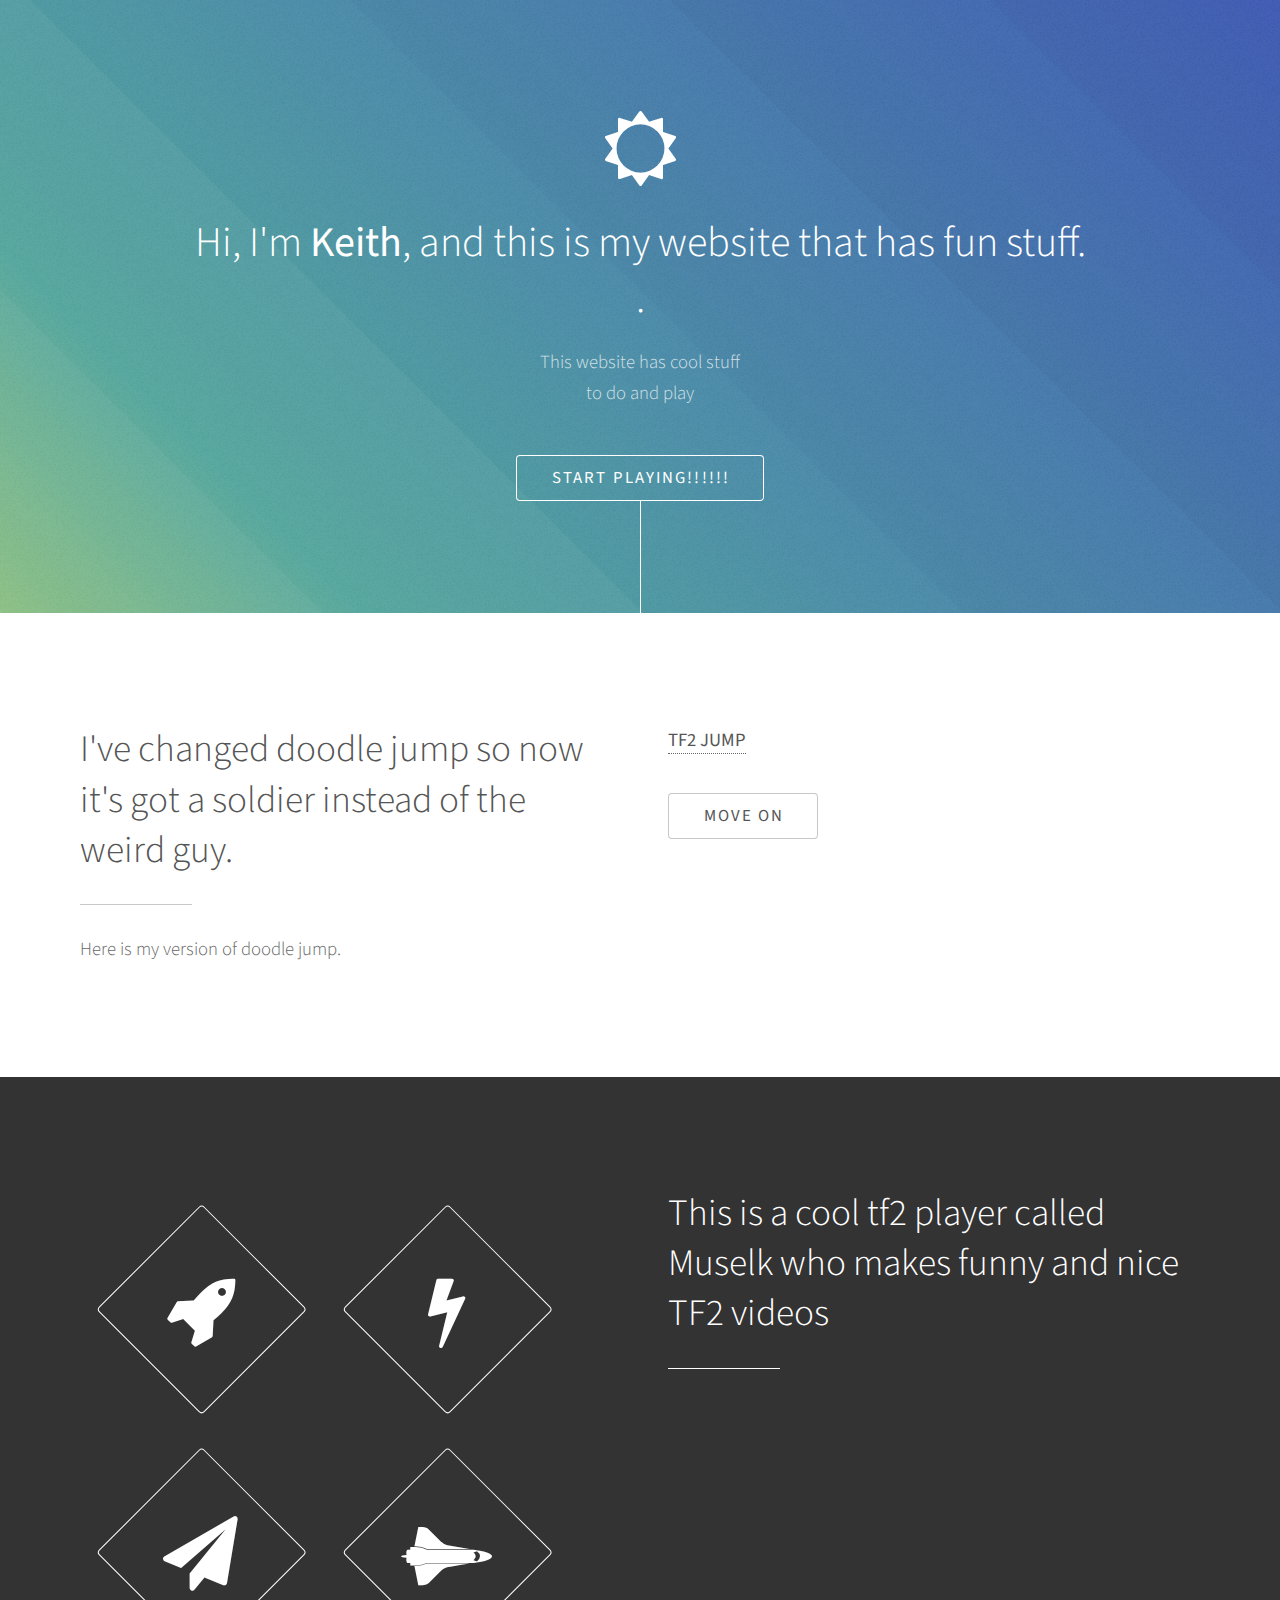
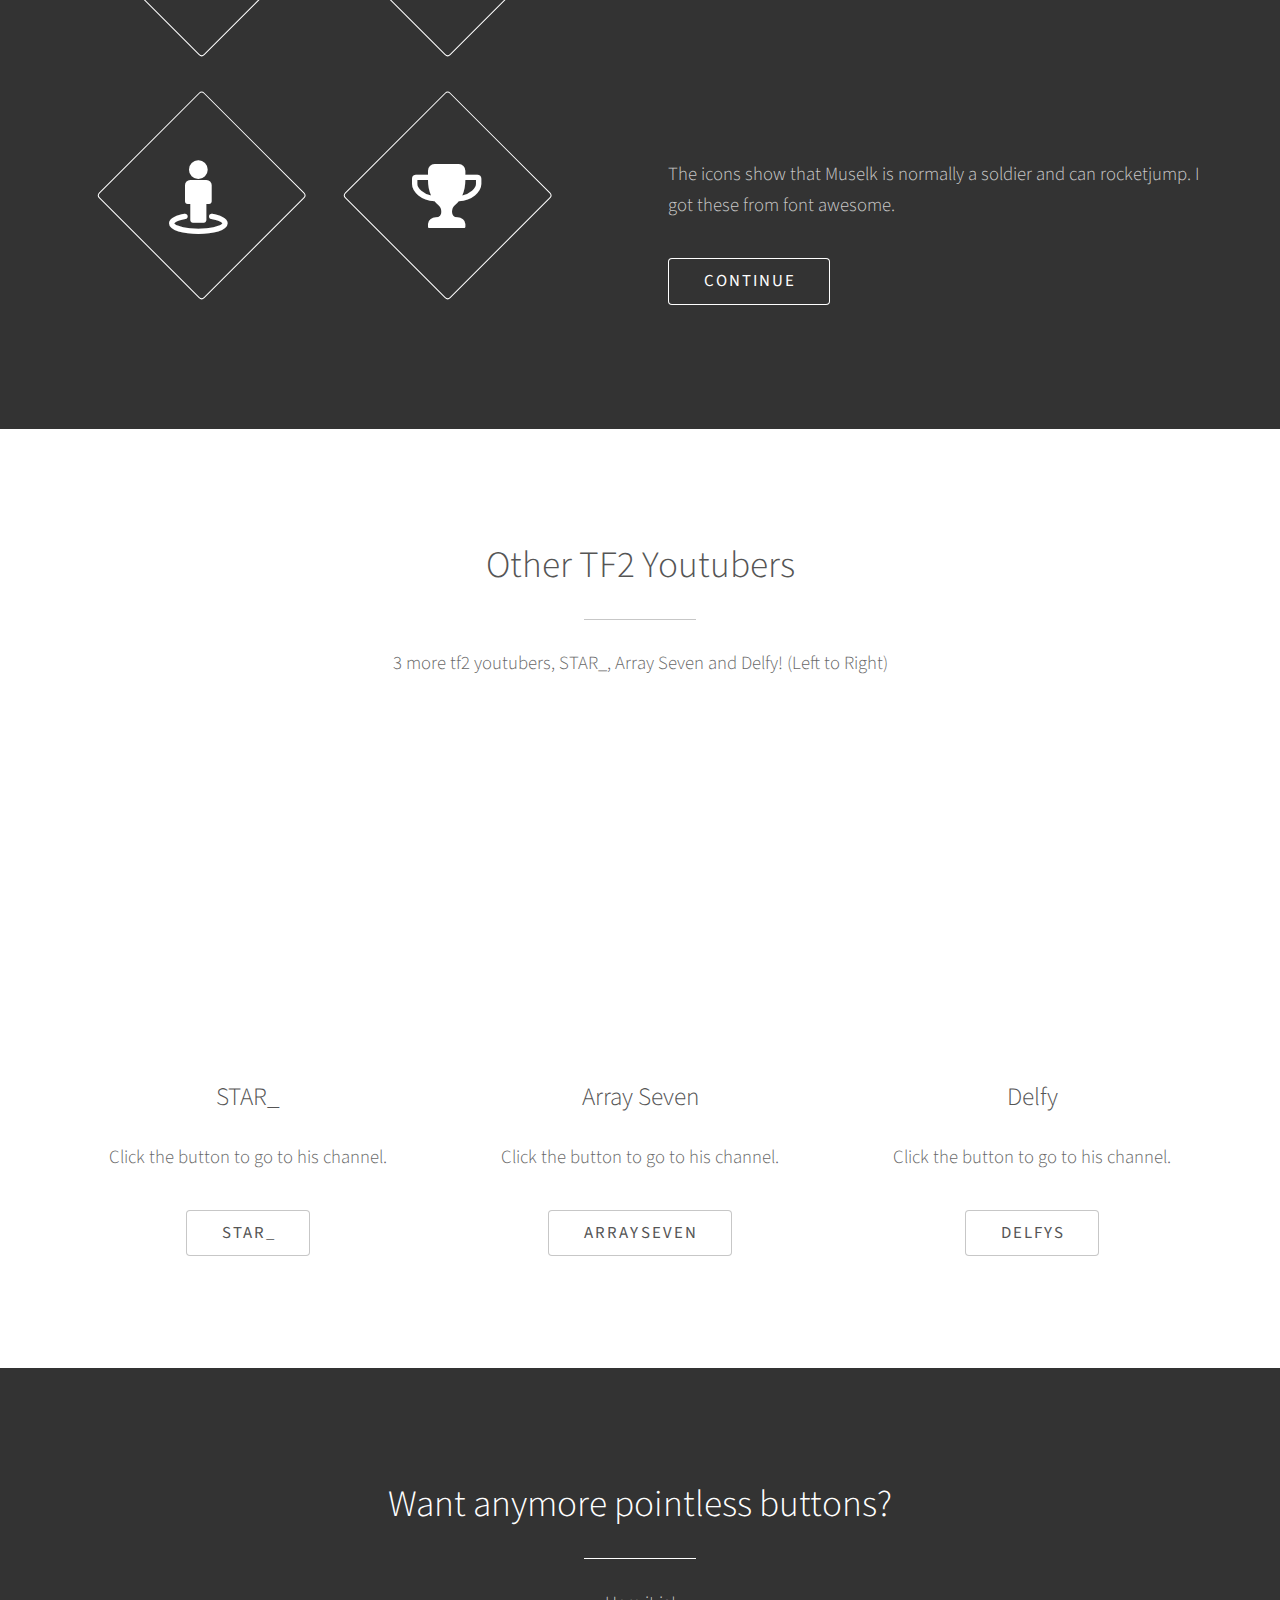
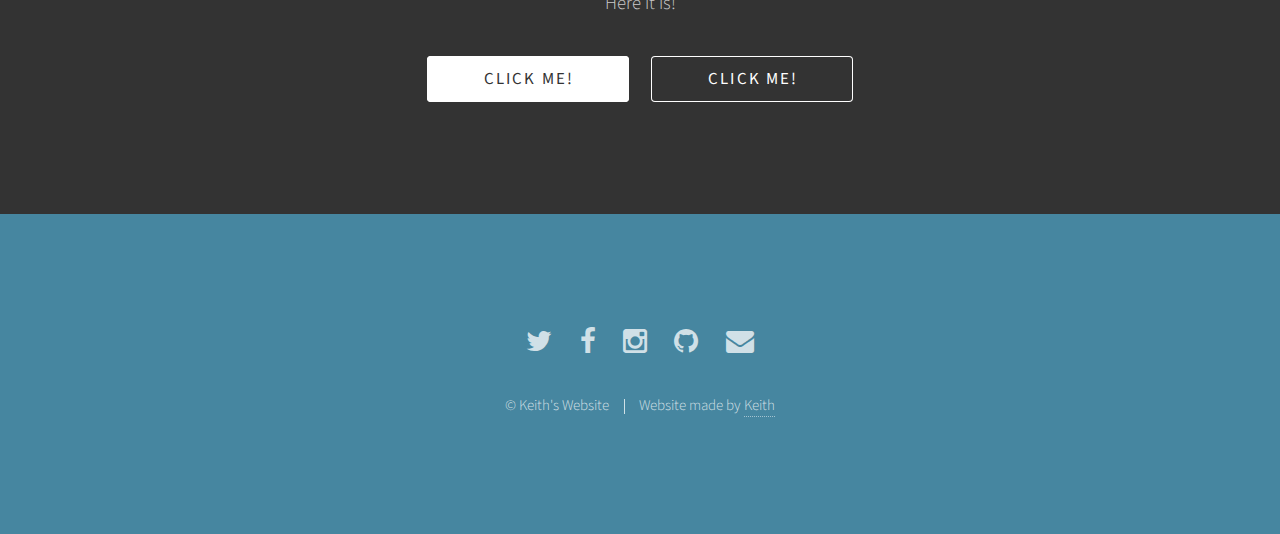
==== commit a939e2de: "names of buttons" ====
--- a/index.html
+++ b/index.html
@@ -52,7 +52,7 @@
 						<div class="6u$ 12u$(medium) important(medium)">
 							<span class="image fit"><a href="website/index.html">  <strong> TF2 JUMP </strong></a>  </span>
 							<ul class="actions">
-						<li><a href="#two" class="button scrolly">Move on</a></li>
+						<li><a href="#three" class="button scrolly">Move on</a></li>
 					</ul>
 						</div>
 					</div>
@@ -93,32 +93,32 @@
 			<section id="three" class="main style1 special">
 				<div class="container">
 					<header class="major">
-						<h2>Pointless Buttons</h2>
+						<h2>Other TF2 Youtubers</h2>
 					</header>
 					<p>3 more tf2 youtubers, STAR_, Array Seven and Delfy! (Left to Right)</p>
 					<div class="row 150%">
 						<div class="4u 12u$(medium)">
 							<span class="image fit"><iframe width="560" height="315" src="https://www.youtube.com/embed/NNqq1R-PsS4" frameborder="0" allowfullscreen></iframe></span>
-							<h3>Pointless Buttons</h3>
-							<p>Pointless Buttons. Press if you have too much time on your hands.</p>
+							<h3>STAR_</h3>
+							<p>Click the button to go to his channel.</p>
 							<ul class="actions">
-								<li><a href="#" class="button">Pointless button</a></li>
+								<li><a href="#" class="button">STAR_</a></li>
 							</ul>
 						</div>
 						<div class="4u 12u$(medium)">
 							<span class="image fit"><iframe width="560" height="315" src="https://www.youtube.com/embed/m5Ir1n8vX9E" frameborder="0" allowfullscreen></iframe></span>
-							<h3>Pointless Buttons</h3>
-							<p>Pointless Buttons. Press if you have too much time on your hands.</p>
+							<h3>Array Seven</h3>
+							<p>Click the button to go to his channel.</p>
 							<ul class="actions">
-								<li><a href="#" class="button">Pointless Button</a></li>
+								<li><a href="#" class="button">ArraySeven</a></li>
 							</ul>
 						</div>
 						<div class="4u$ 12u$(medium)">
 							<span class="image fit"><iframe width="560" height="315" src="https://www.youtube.com/embed/doJmIROYcKw" frameborder="0" allowfullscreen></iframe></span>
-							<h3>Pointless Button.</h3>
-							<p>This is a pointless button. press it if you have too much time on your hands</p>
+							<h3>Delfy</h3>
+							<p>Click the button to go to his channel.</p>
 							<ul class="actions">
-								<li><a href="#" class="button">Pointless Button</a></li>
+								<li><a href="#" class="button">Delfys</a></li>
 							</ul>
 						</div>
 					</div>
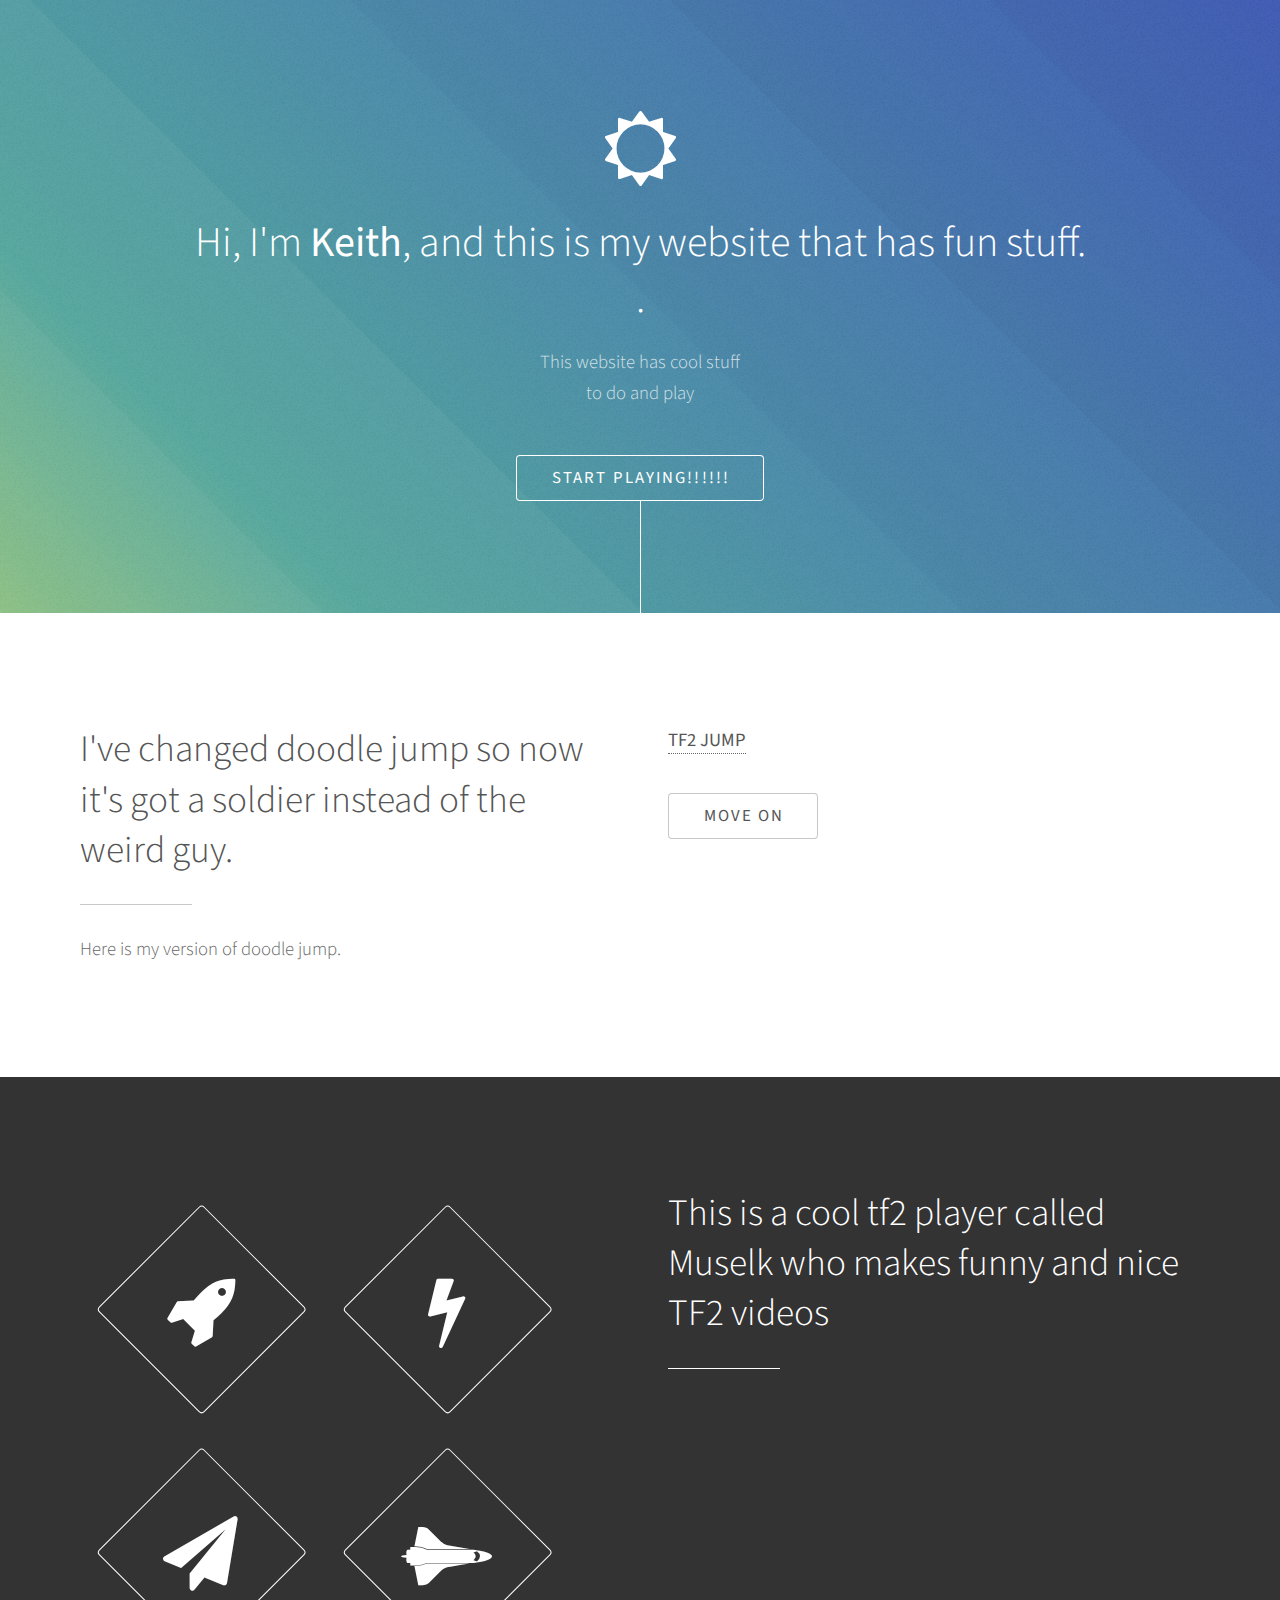
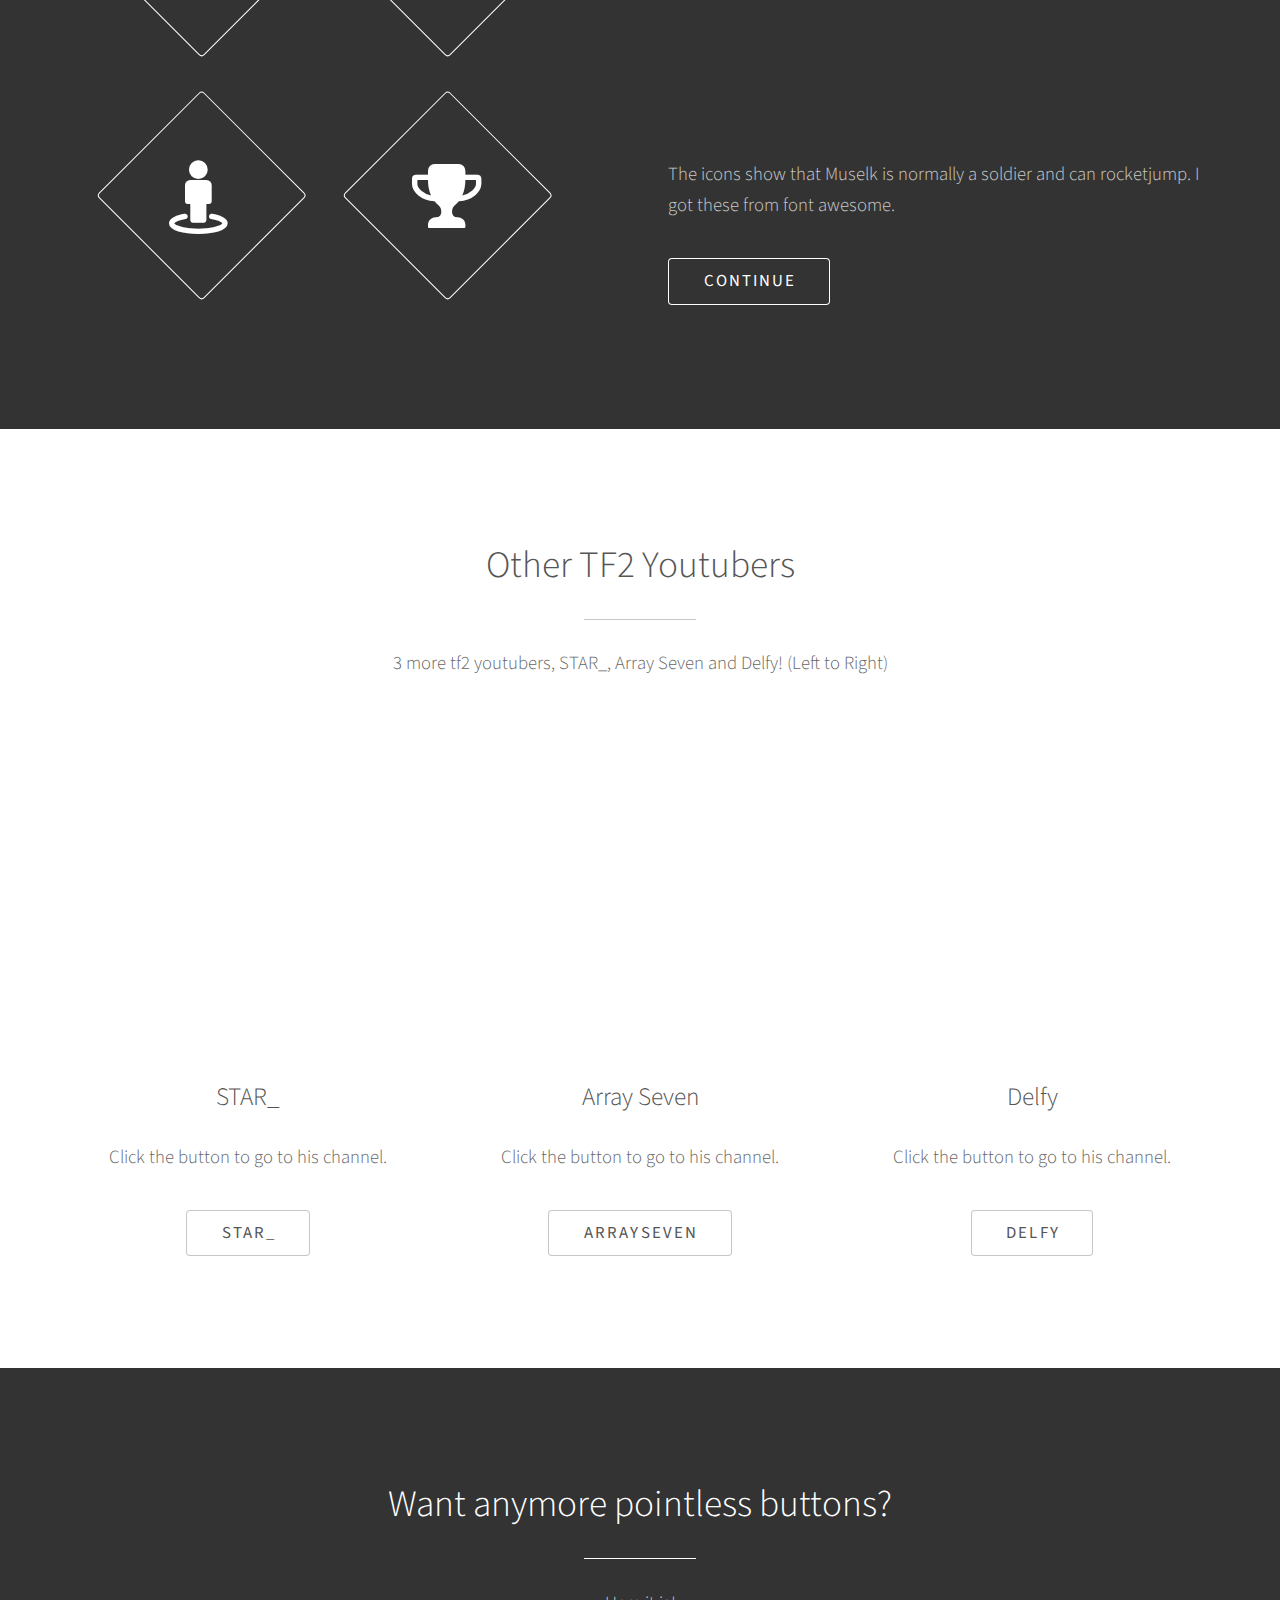
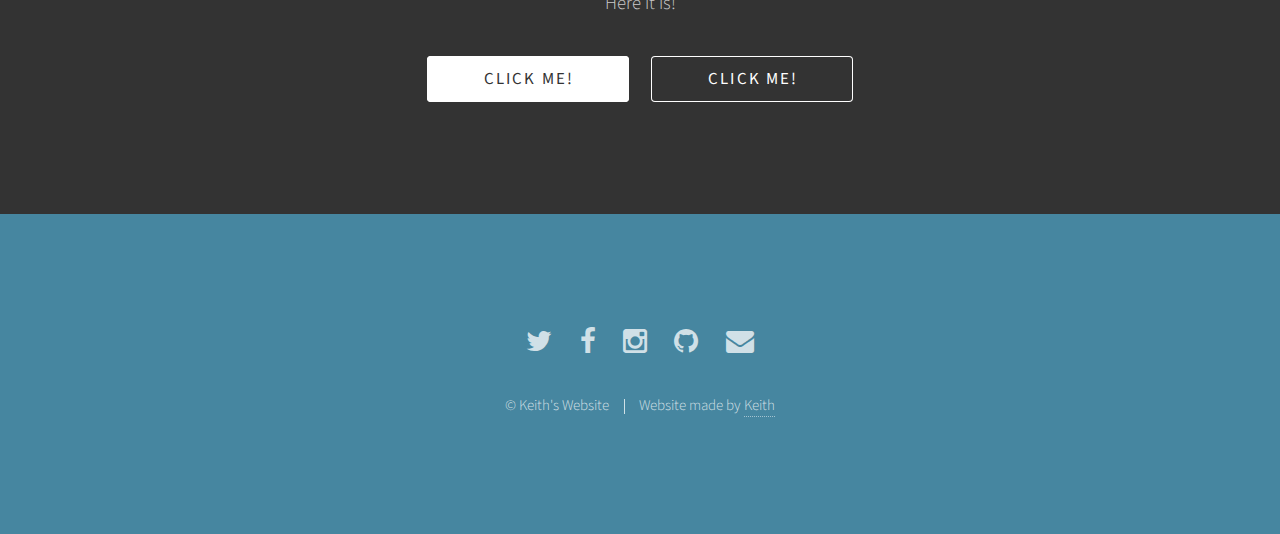
==== commit e1a05efb: "added links" ====
--- a/index.html
+++ b/index.html
@@ -102,7 +102,7 @@
 							<h3>STAR_</h3>
 							<p>Click the button to go to his channel.</p>
 							<ul class="actions">
-								<li><a href="#" class="button">STAR_</a></li>
+								<li><a href="https://www.youtube.com/user/Niichts" class="button">STAR_</a></li>
 							</ul>
 						</div>
 						<div class="4u 12u$(medium)">
@@ -110,7 +110,7 @@
 							<h3>Array Seven</h3>
 							<p>Click the button to go to his channel.</p>
 							<ul class="actions">
-								<li><a href="#" class="button">ArraySeven</a></li>
+								<li><a href="https://www.youtube.com/user/ArraySeven" class="button">ArraySeven</a></li>
 							</ul>
 						</div>
 						<div class="4u$ 12u$(medium)">
@@ -118,7 +118,7 @@
 							<h3>Delfy</h3>
 							<p>Click the button to go to his channel.</p>
 							<ul class="actions">
-								<li><a href="#" class="button">Delfys</a></li>
+								<li><a href="https://www.youtube.com/user/Delfy123123" class="button">Delfy</a></li>
 							</ul>
 						</div>
 					</div>
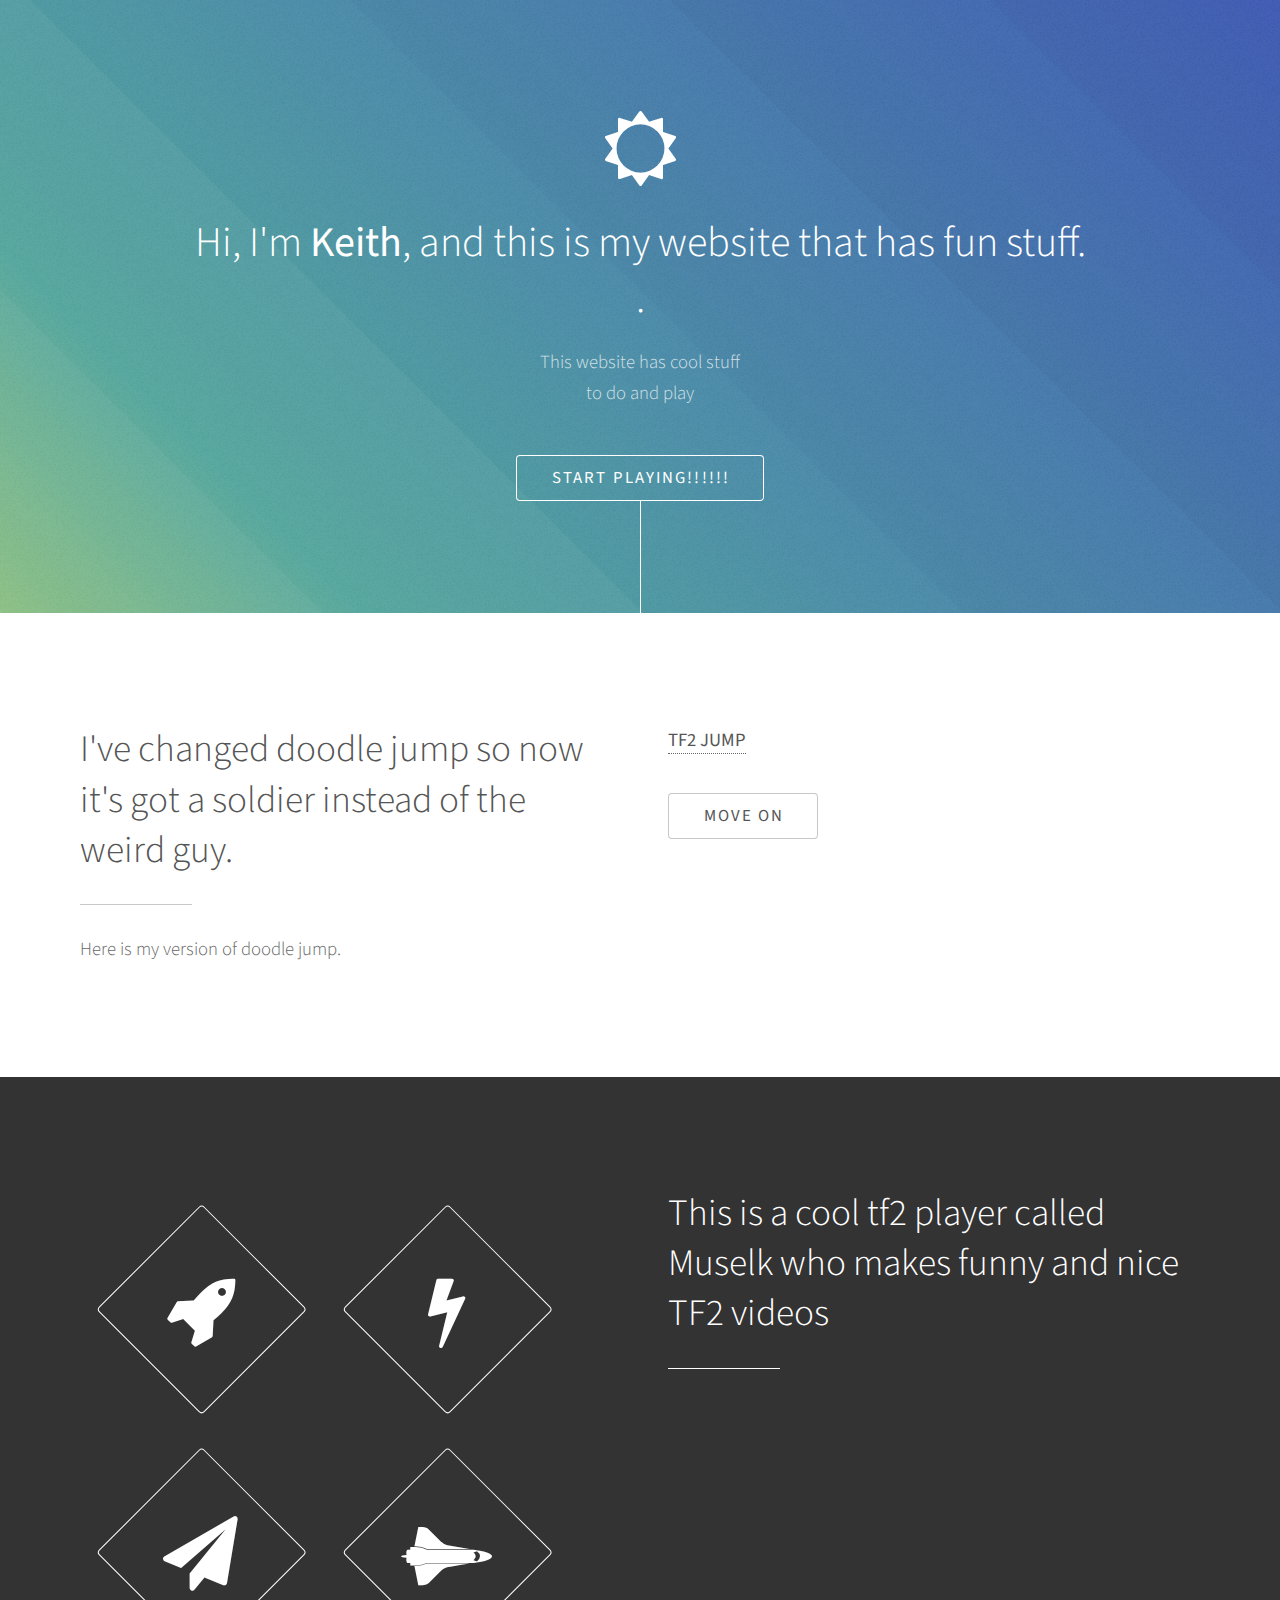
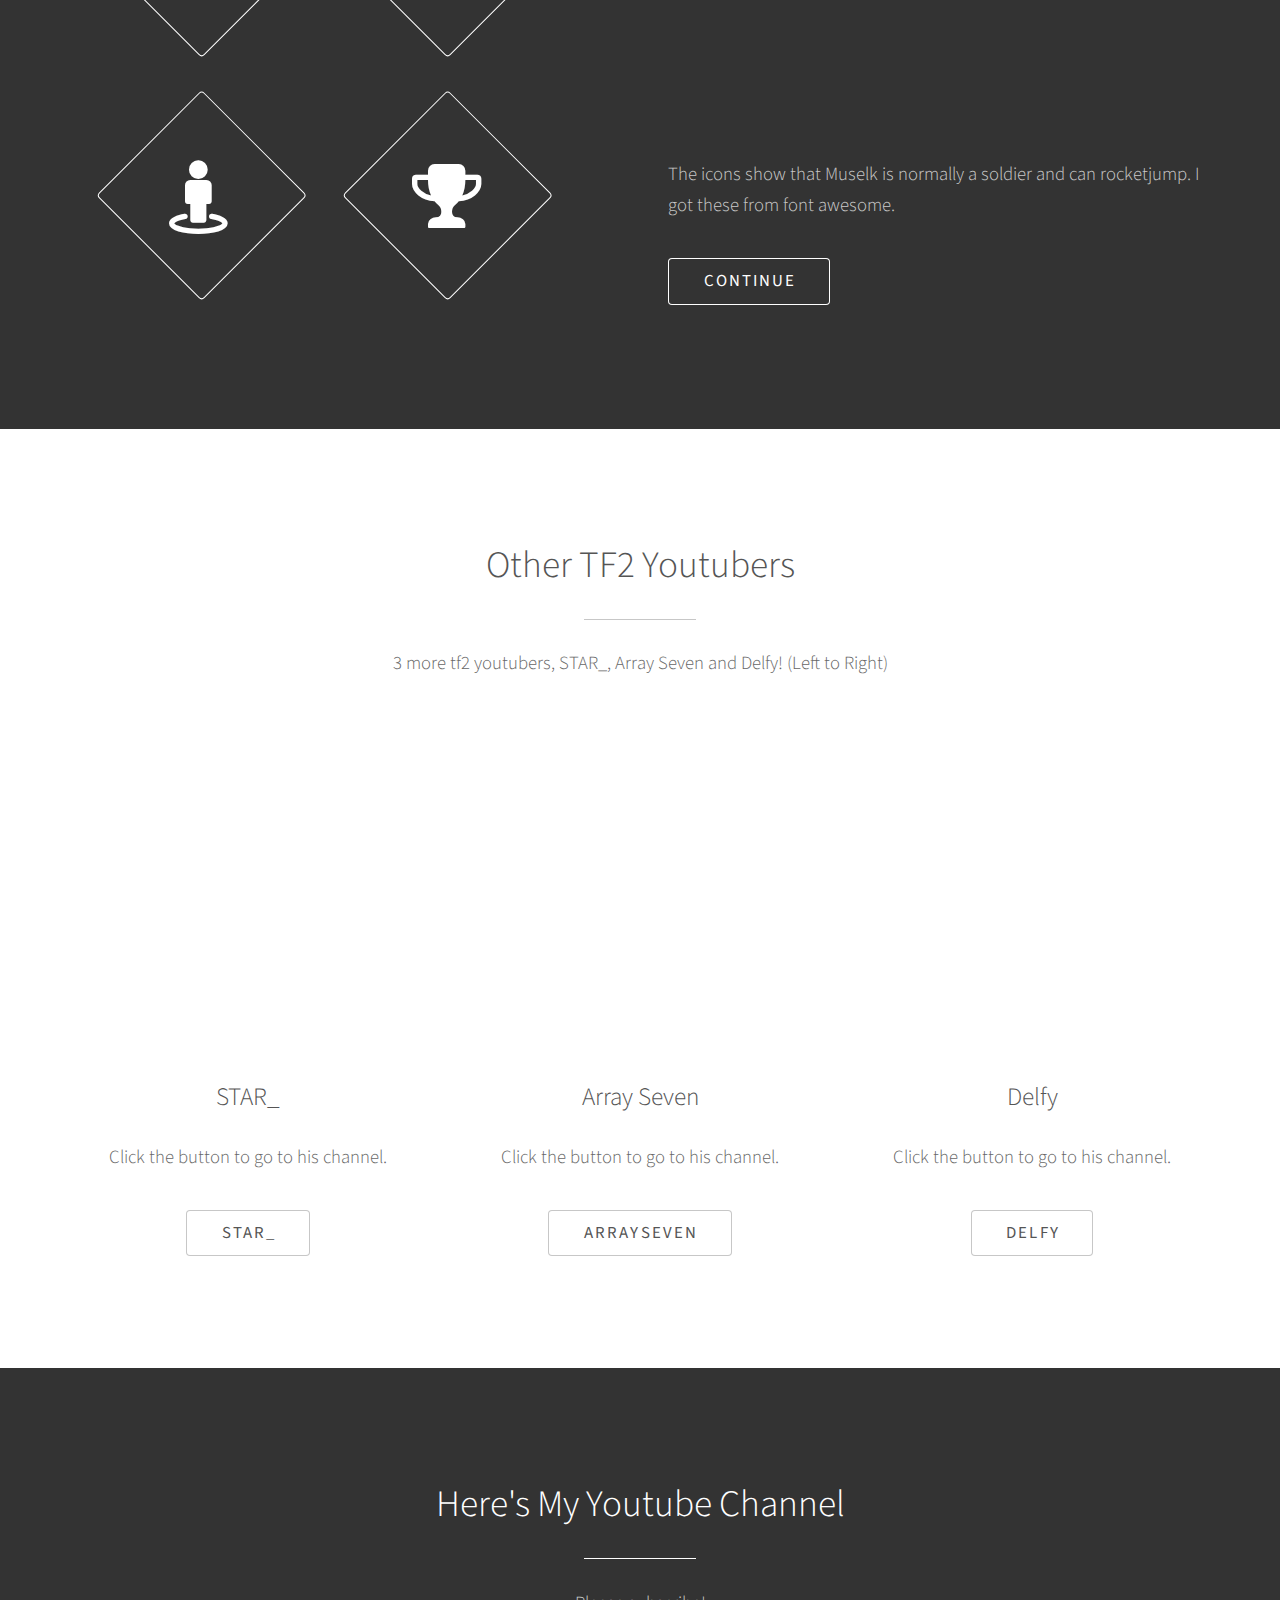
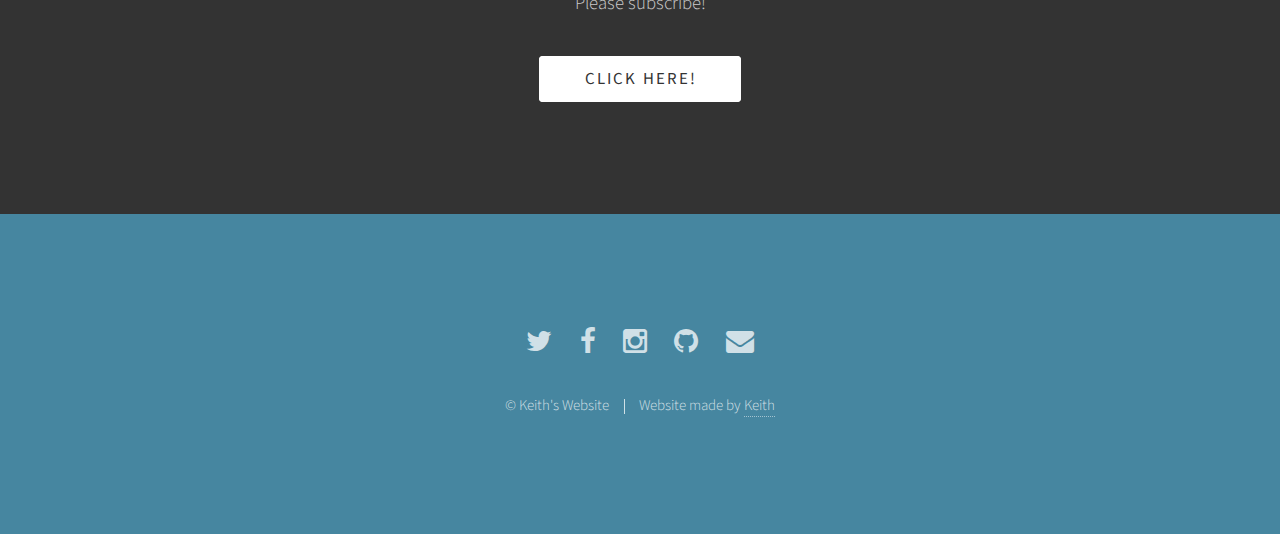
==== commit 936f4925: "youtube channel" ====
--- a/index.html
+++ b/index.html
@@ -129,12 +129,11 @@
 			<section id="four" class="main style2 special">
 				<div class="container">
 					<header class="major">
-						<h2>Want anymore pointless buttons?</h2>
+						<h2>Here's My Youtube Channel</h2>
 					</header>
-					<p>Here it is!</p>
+					<p>Please subscribe!</p>
 					<ul class="actions uniform">
-						<li><a href="#" class="button special">Click Me!</a></li>
-						<li><a href="#" class="button">Click Me!</a></li>
+						<li><a href="https://www.youtube.com/channel/UCIm96v26roRG8h1MCn1gxWw" class="button special">Click here!</a></li>
 					</ul>
 				</div>
 			</section>
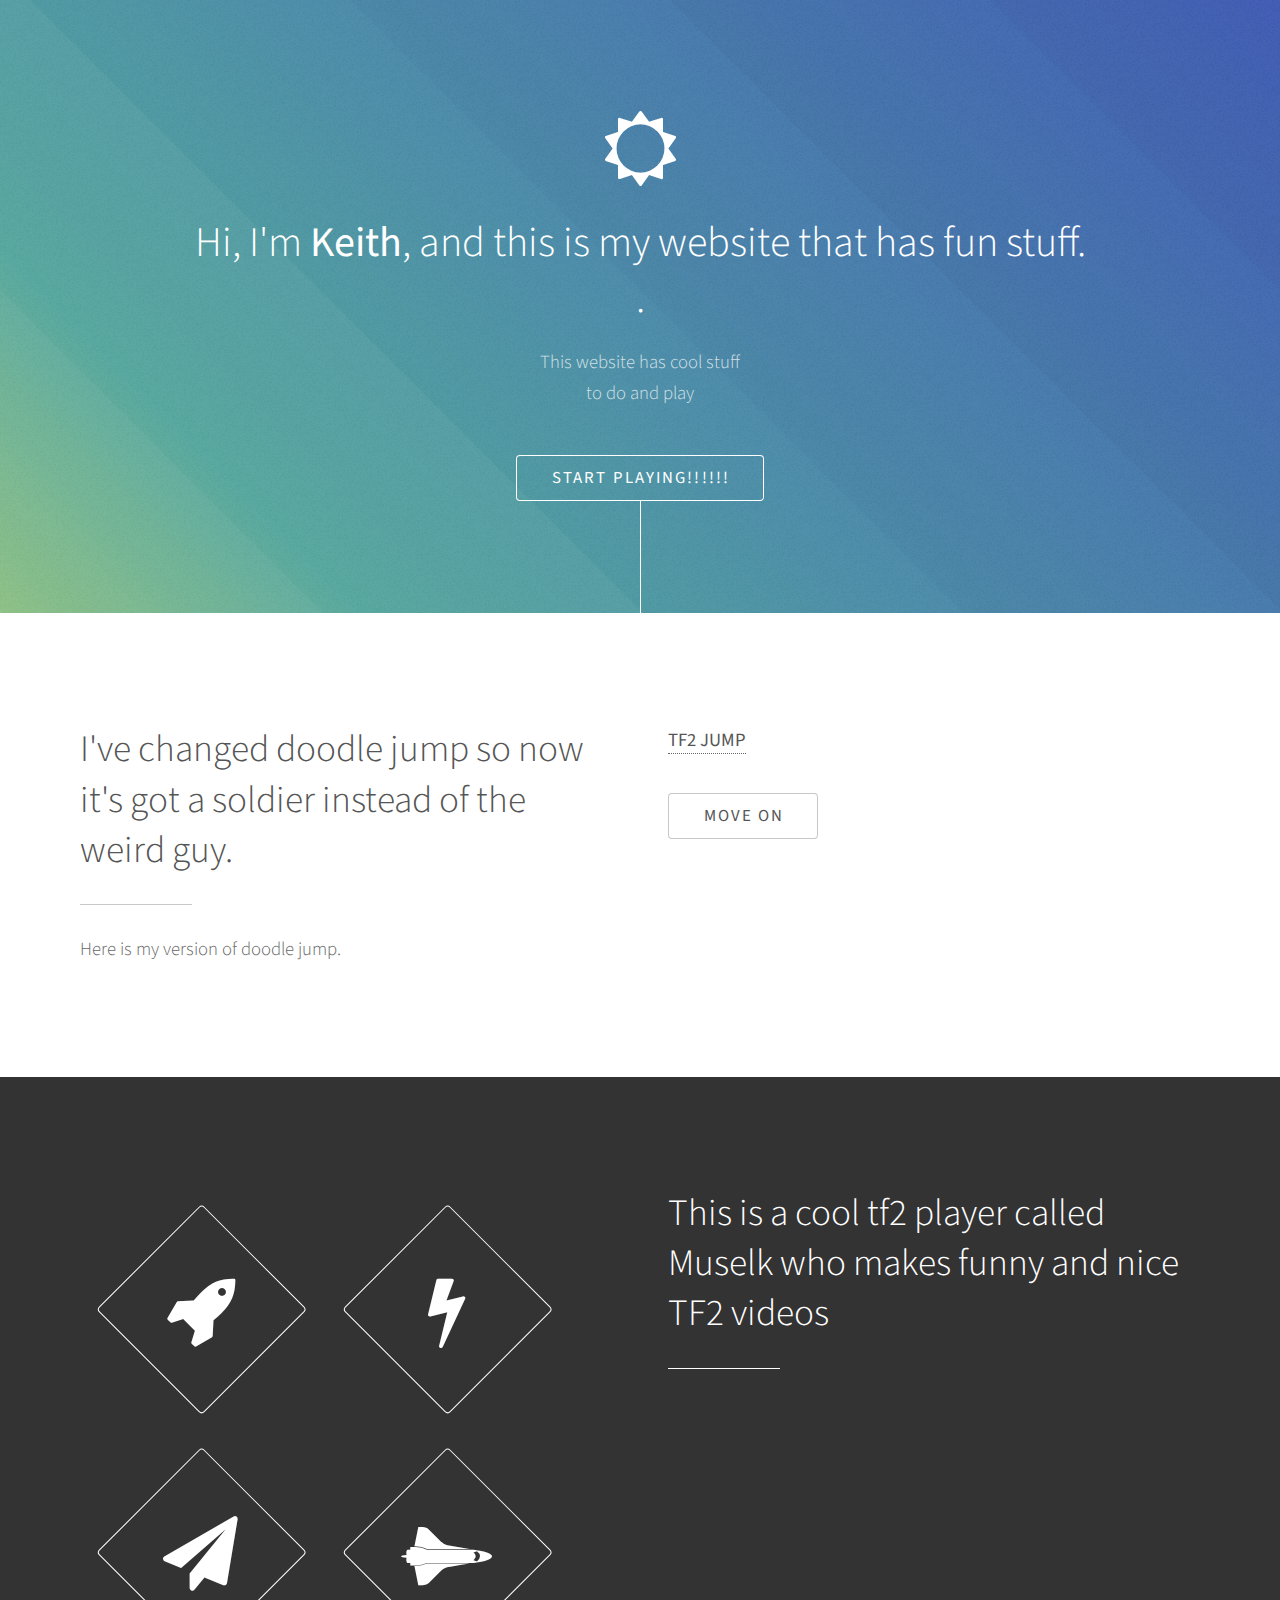
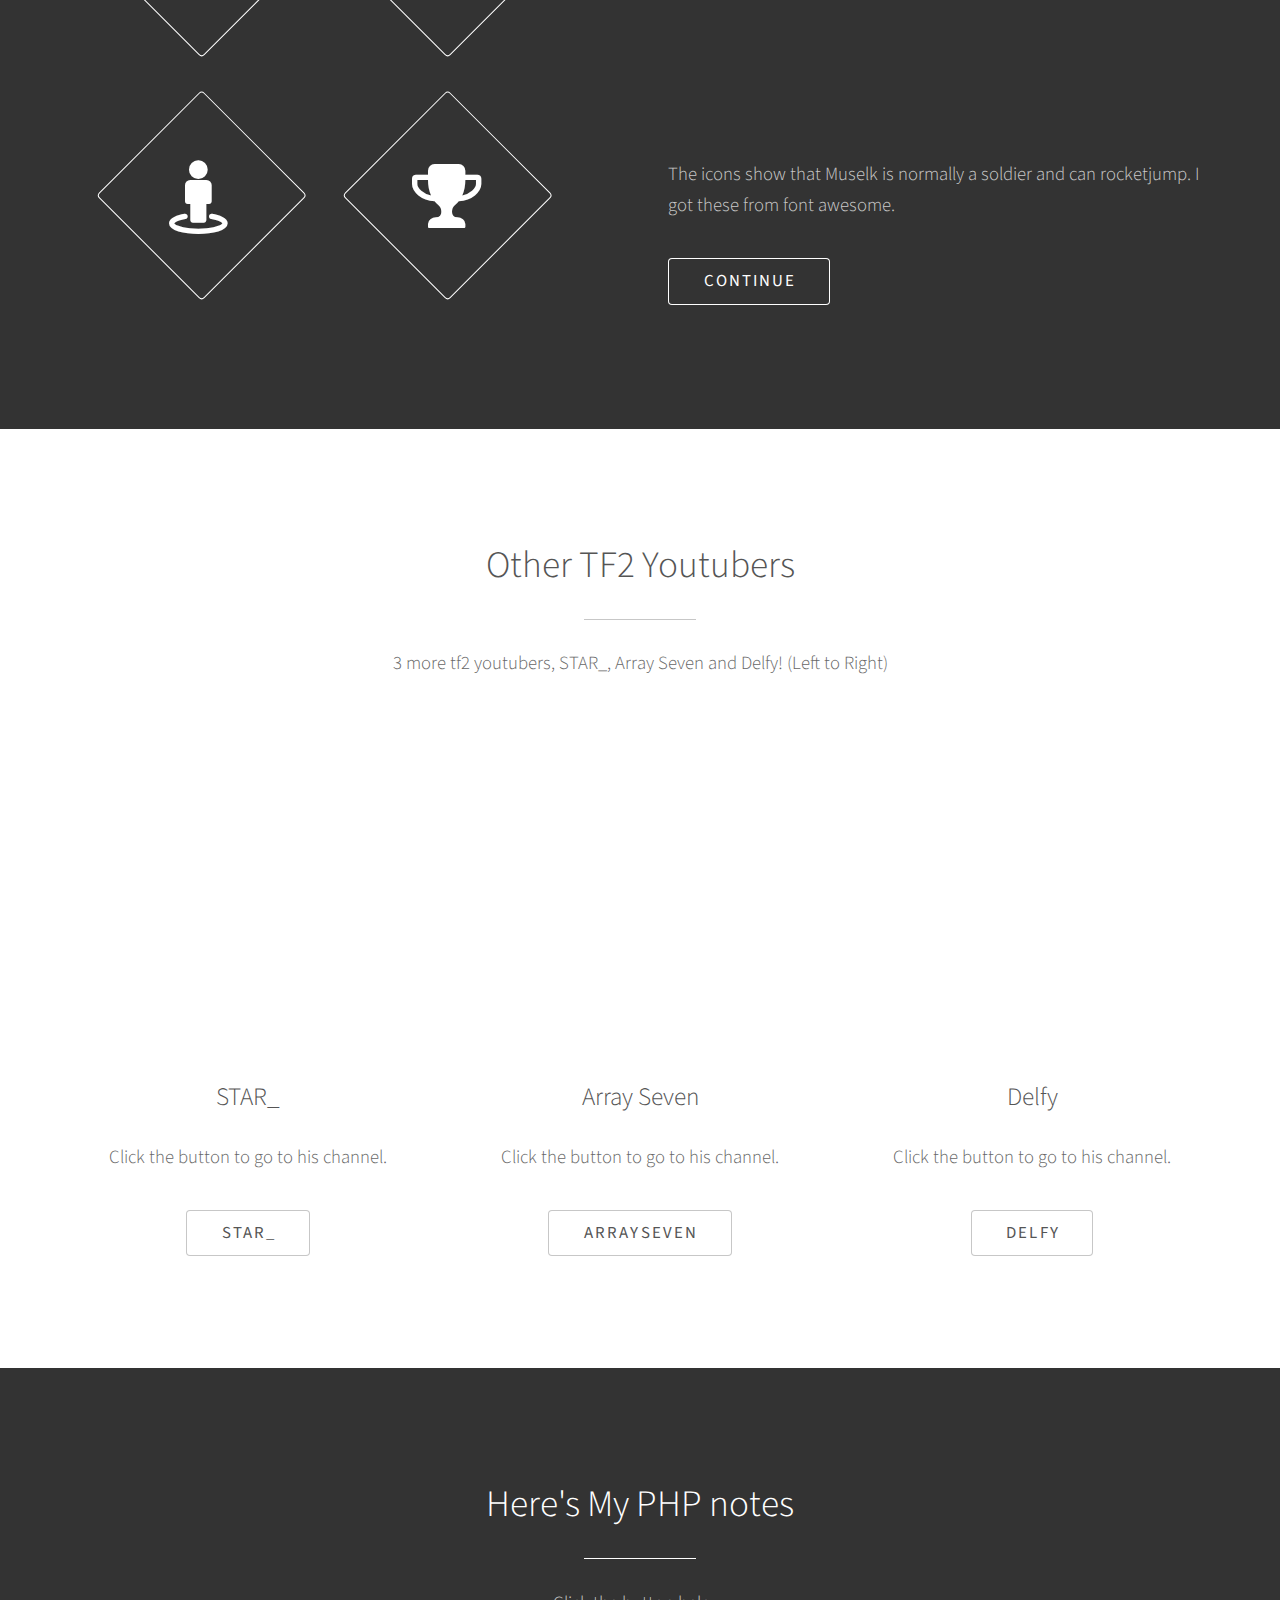
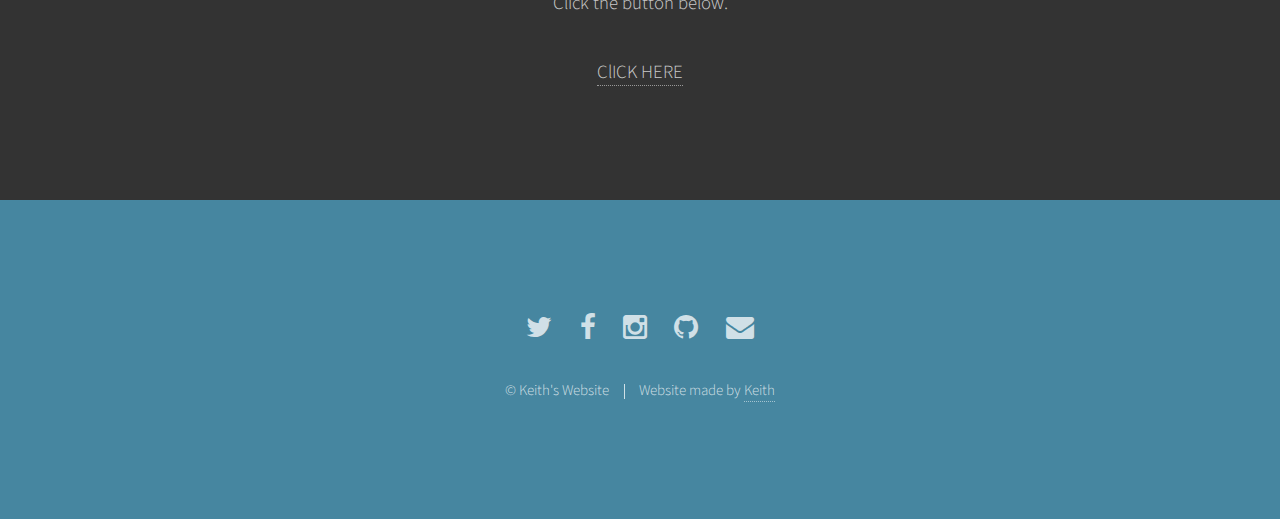
==== commit 9190e62c: "Links" ====
--- a/index.html
+++ b/index.html
@@ -129,11 +129,11 @@
 			<section id="four" class="main style2 special">
 				<div class="container">
 					<header class="major">
-						<h2>Here's My Youtube Channel</h2>
+						<h2>Here's My PHP notes</h2>
 					</header>
-					<p>Please subscribe!</p>
+					<p>Click the button below.</p>
 					<ul class="actions uniform">
-						<li><a href="https://www.youtube.com/channel/UCIm96v26roRG8h1MCn1gxWw" class="button special">Click here!</a></li>
+						<li><a href="http://teamfortress2isawesome.github.io/learningphp.html">ClICK HERE</a></li>
 					</ul>
 				</div>
 			</section>
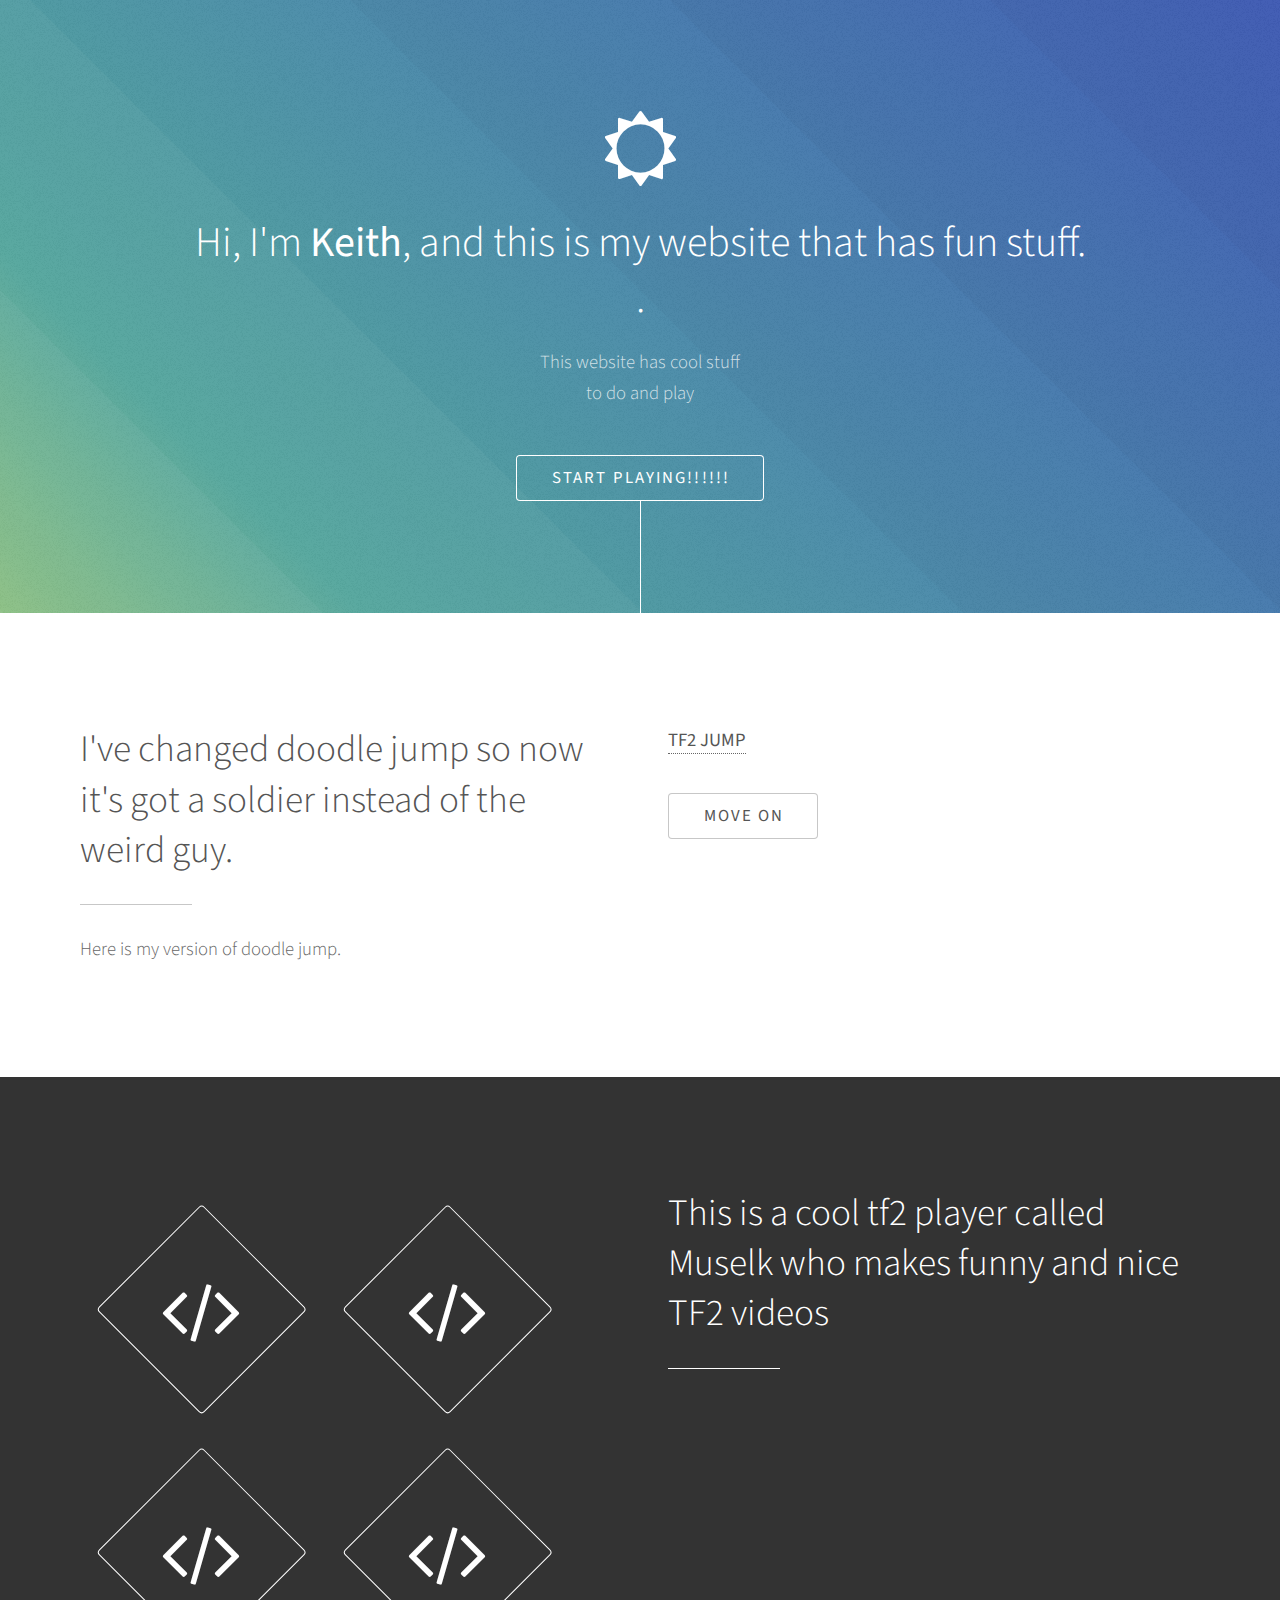
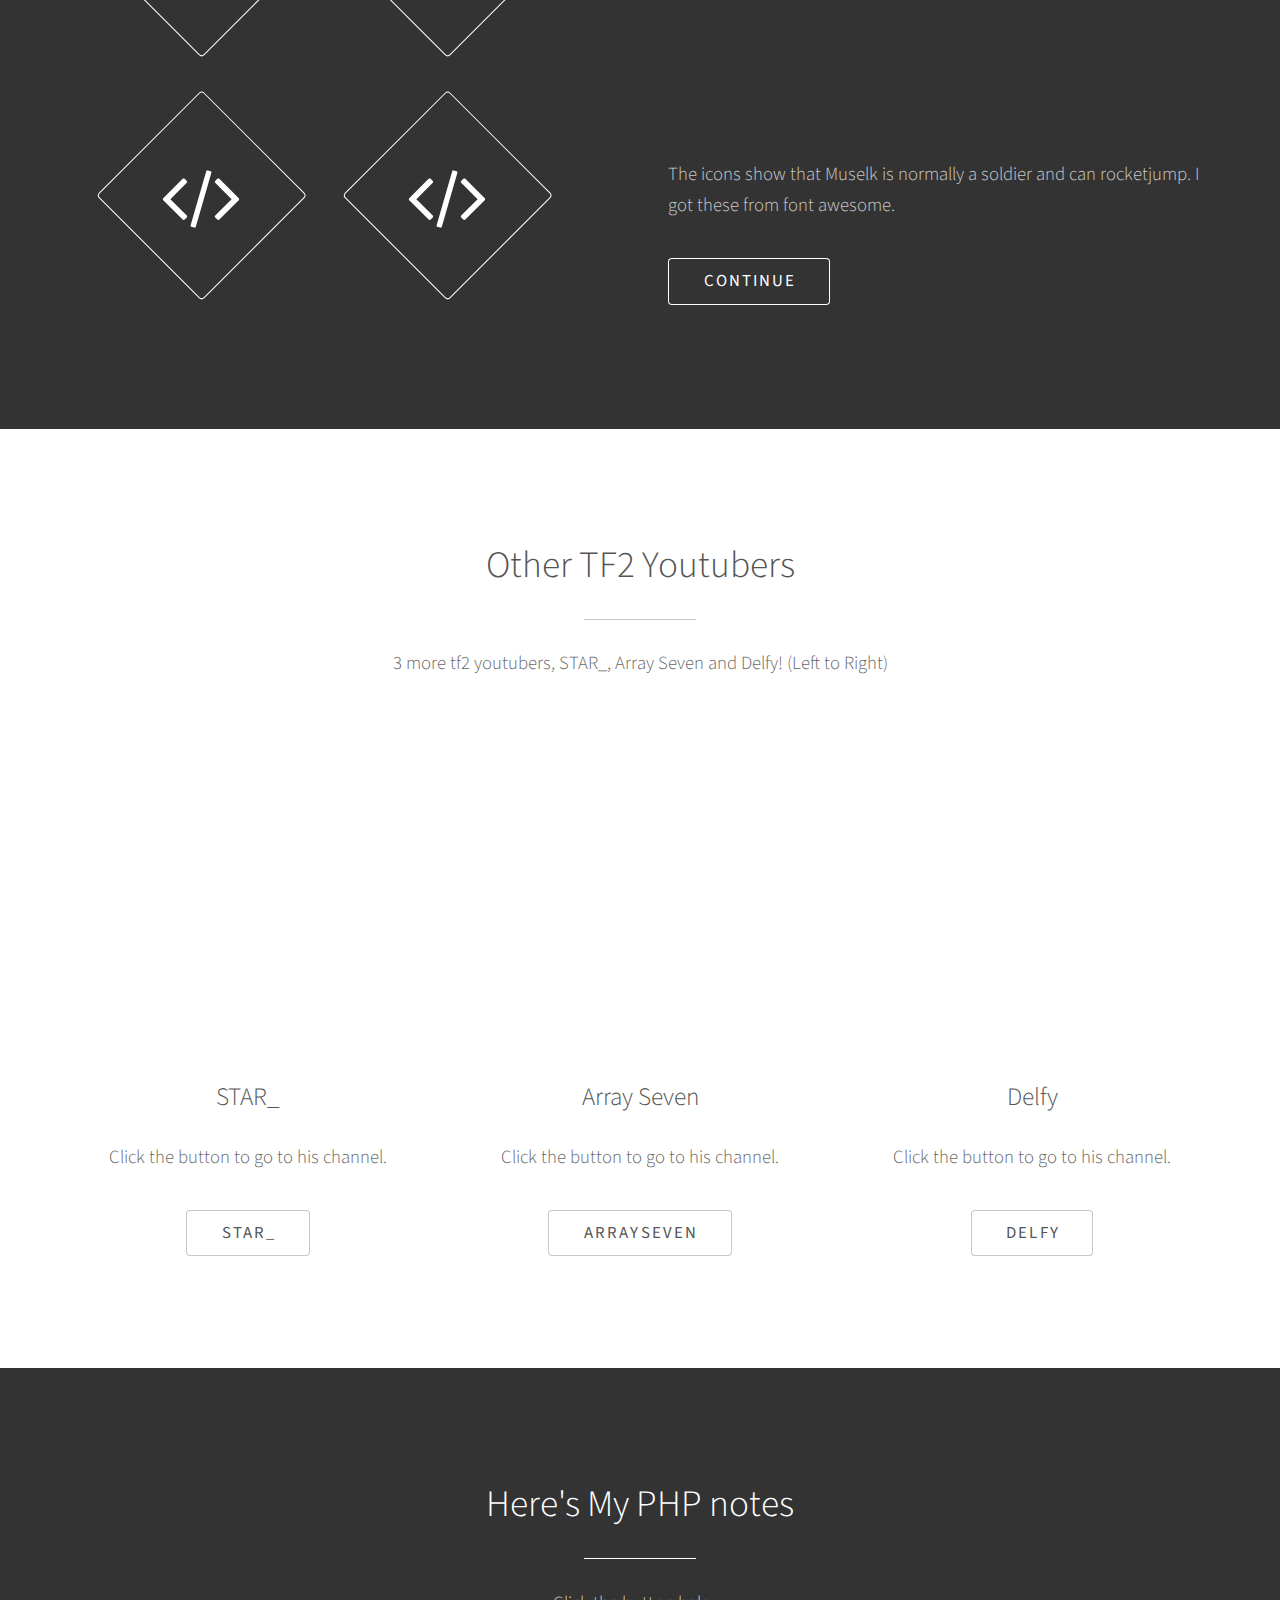
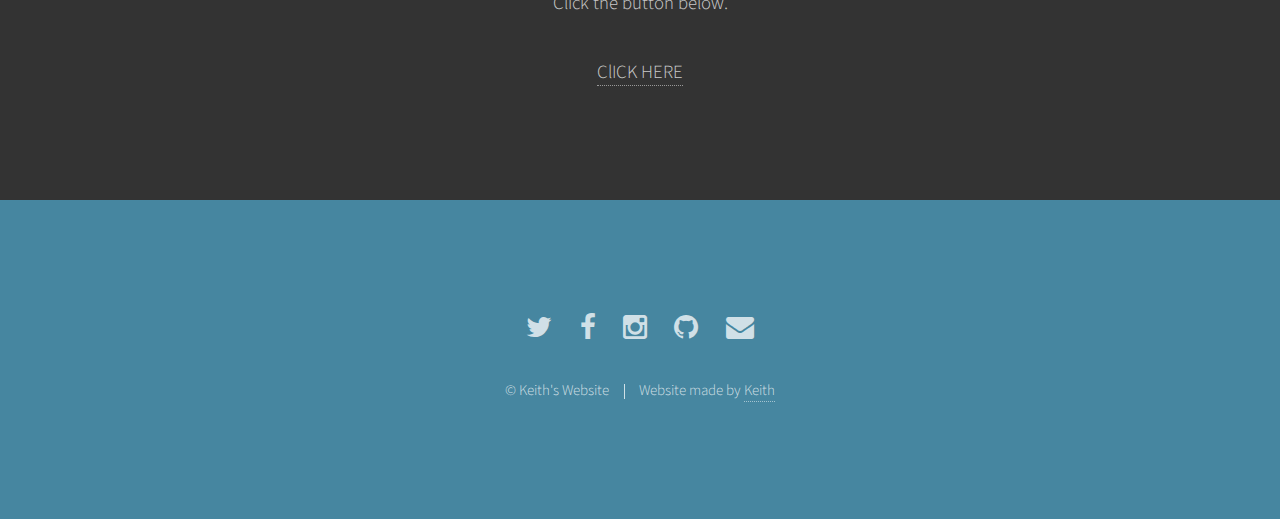
==== commit a96ebc56: "changed icons" ====
--- a/index.html
+++ b/index.html
@@ -52,7 +52,7 @@
 						<div class="6u$ 12u$(medium) important(medium)">
 							<span class="image fit"><a href="website/index.html">  <strong> TF2 JUMP </strong></a>  </span>
 							<ul class="actions">
-						<li><a href="#three" class="button scrolly">Move on</a></li>
+						<li><a href="#two" class="button scrolly">Move on</a></li>
 					</ul>
 						</div>
 					</div>
@@ -65,12 +65,12 @@
 					<div class="row 150%">
 						<div class="6u 12u$(medium)">
 							<ul class="major-icons">
-								<li><span class="icon style 1 major fa-rocket"></span></li>
-								<li><span class="icon style 2 major fa-bolt"></span></li>
-								<li><span class="icon style 3 major fa-paper-plane"></span></li>
-								<li><span class="icon style 4 major fa-space-shuttle"></span></li>
-								<li><span class="icon style 5 major fa-street-view"></span></li>
-								<li><span class="icon style 6 major fa-trophy"></span></li>
+								<li><span class="icon style 1 major fa-code"></span></li>
+								<li><span class="icon style 2 major fa-code"></span></li>
+								<li><span class="icon style 3 major fa-code"></span></li>
+								<li><span class="icon style 4 major fa-code"></span></li>
+								<li><span class="icon style 5 major fa-code"></span></li>
+								<li><span class="icon style 6 major fa-code"></span></li>
 							</ul>
 						</div>
 						<div class="6u$ 12u$(medium)">
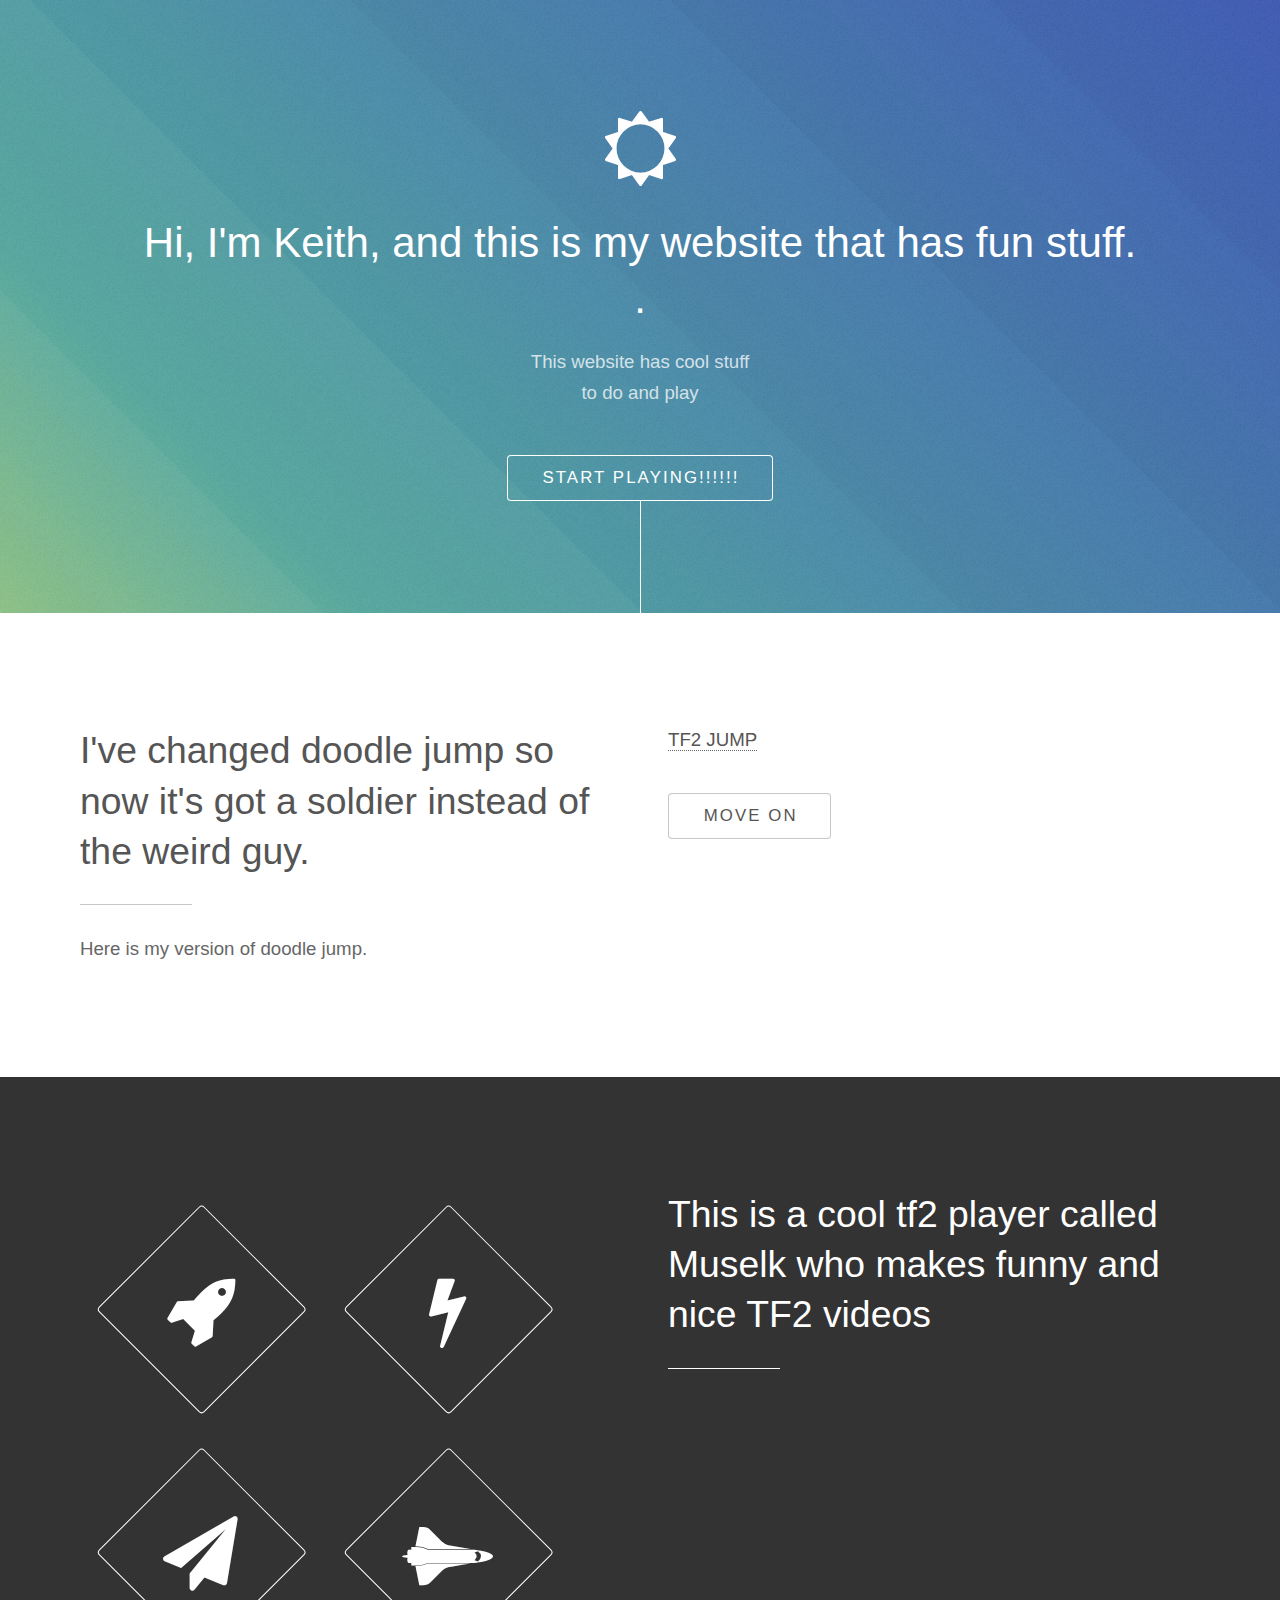
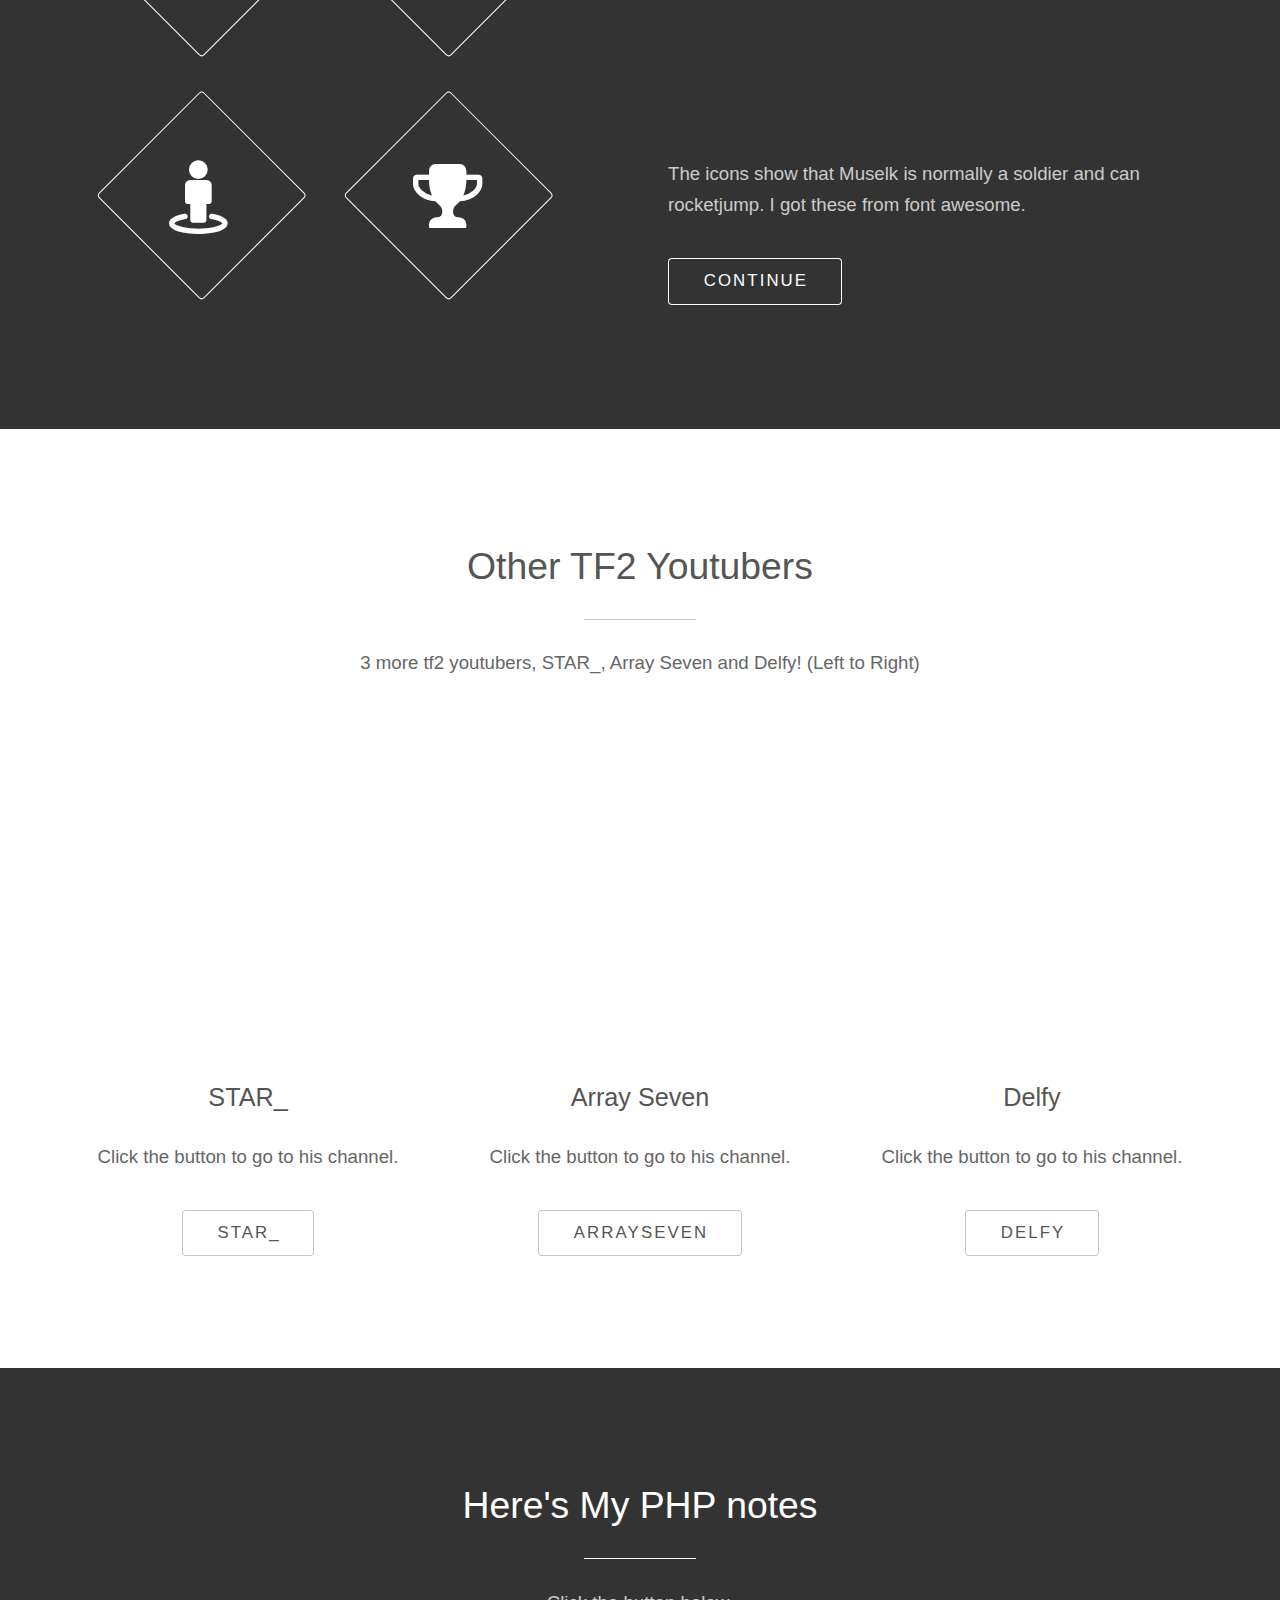
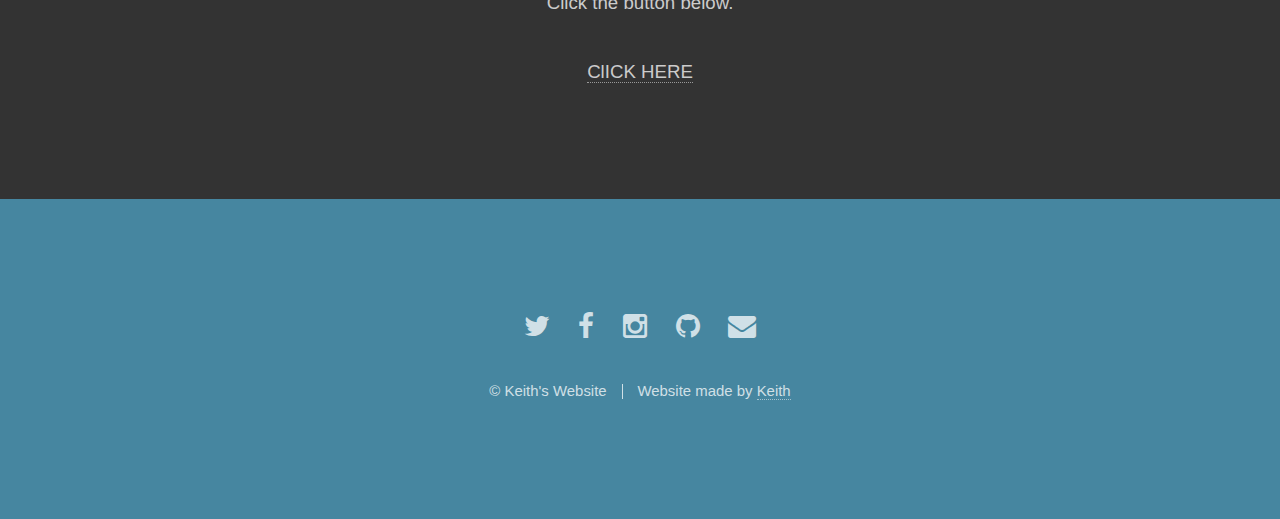
==== commit 87c3b311: "ba" ====
--- a/index.html
+++ b/index.html
@@ -65,12 +65,12 @@
 					<div class="row 150%">
 						<div class="6u 12u$(medium)">
 							<ul class="major-icons">
-								<li><span class="icon style 1 major fa-code"></span></li>
-								<li><span class="icon style 2 major fa-code"></span></li>
-								<li><span class="icon style 3 major fa-code"></span></li>
-								<li><span class="icon style 4 major fa-code"></span></li>
-								<li><span class="icon style 5 major fa-code"></span></li>
-								<li><span class="icon style 6 major fa-code"></span></li>
+								<li><span class="icon style 1 major fa-rocket"></span></li>
+								<li><span class="icon style 2 major fa-bolt"></span></li>
+								<li><span class="icon style 3 major fa-paper-plane"></span></li>
+								<li><span class="icon style 4 major fa-space-shuttle"></span></li>
+								<li><span class="icon style 5 major fa-street-view"></span></li>
+								<li><span class="icon style 6 major fa-trophy"></span></li>
 							</ul>
 						</div>
 						<div class="6u$ 12u$(medium)">
--- a/css/style.css
+++ b/css/style.css
@@ -1,5 +1,5 @@
 @import url(font-awesome.min.css);
-@import url("http://fonts.googleapis.com/css?family=Source+Sans+Pro:300,300italic,400,400italic");
+@import url("http://orig13.deviantart.net/c923/f/2012/243/b/9/team_fortress_2_wallpaper__blu__by_megaman196-d5d32t7.png");
 
 /*
 	Photon by HTML5 UP
